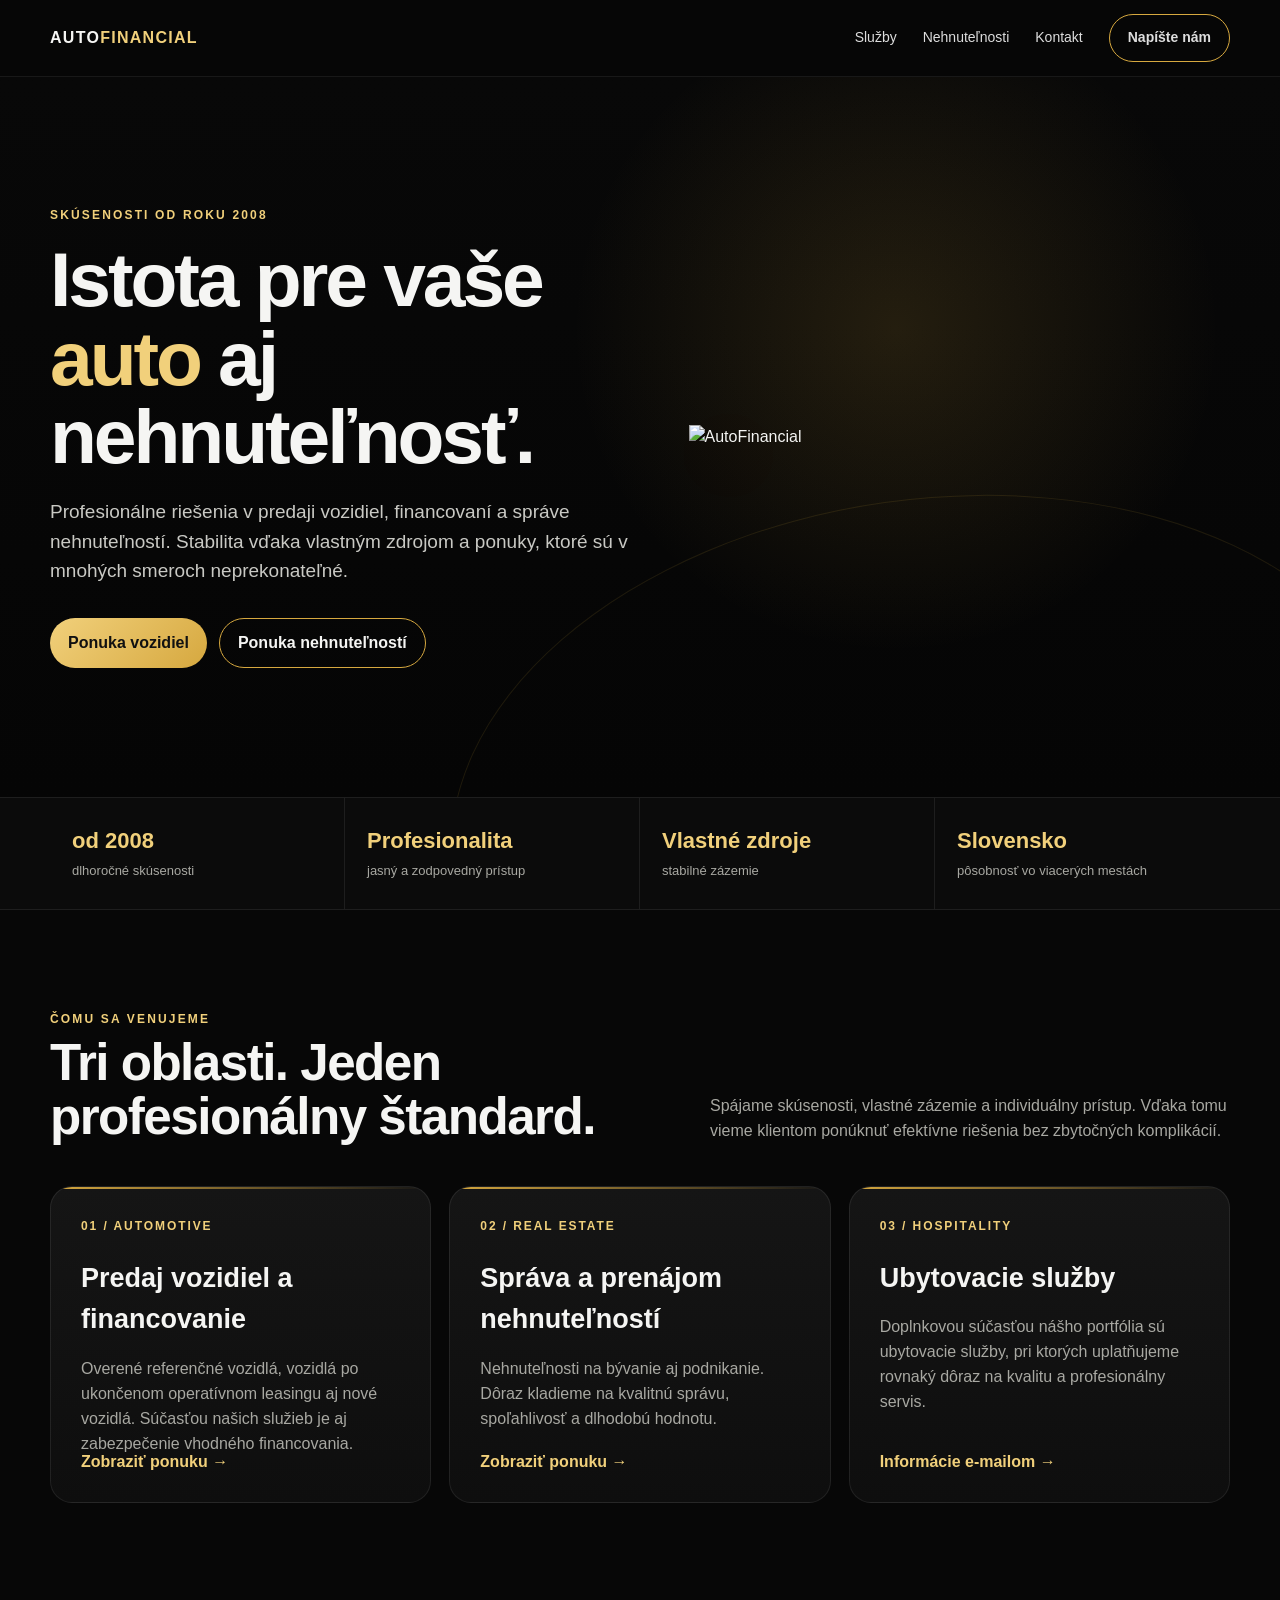
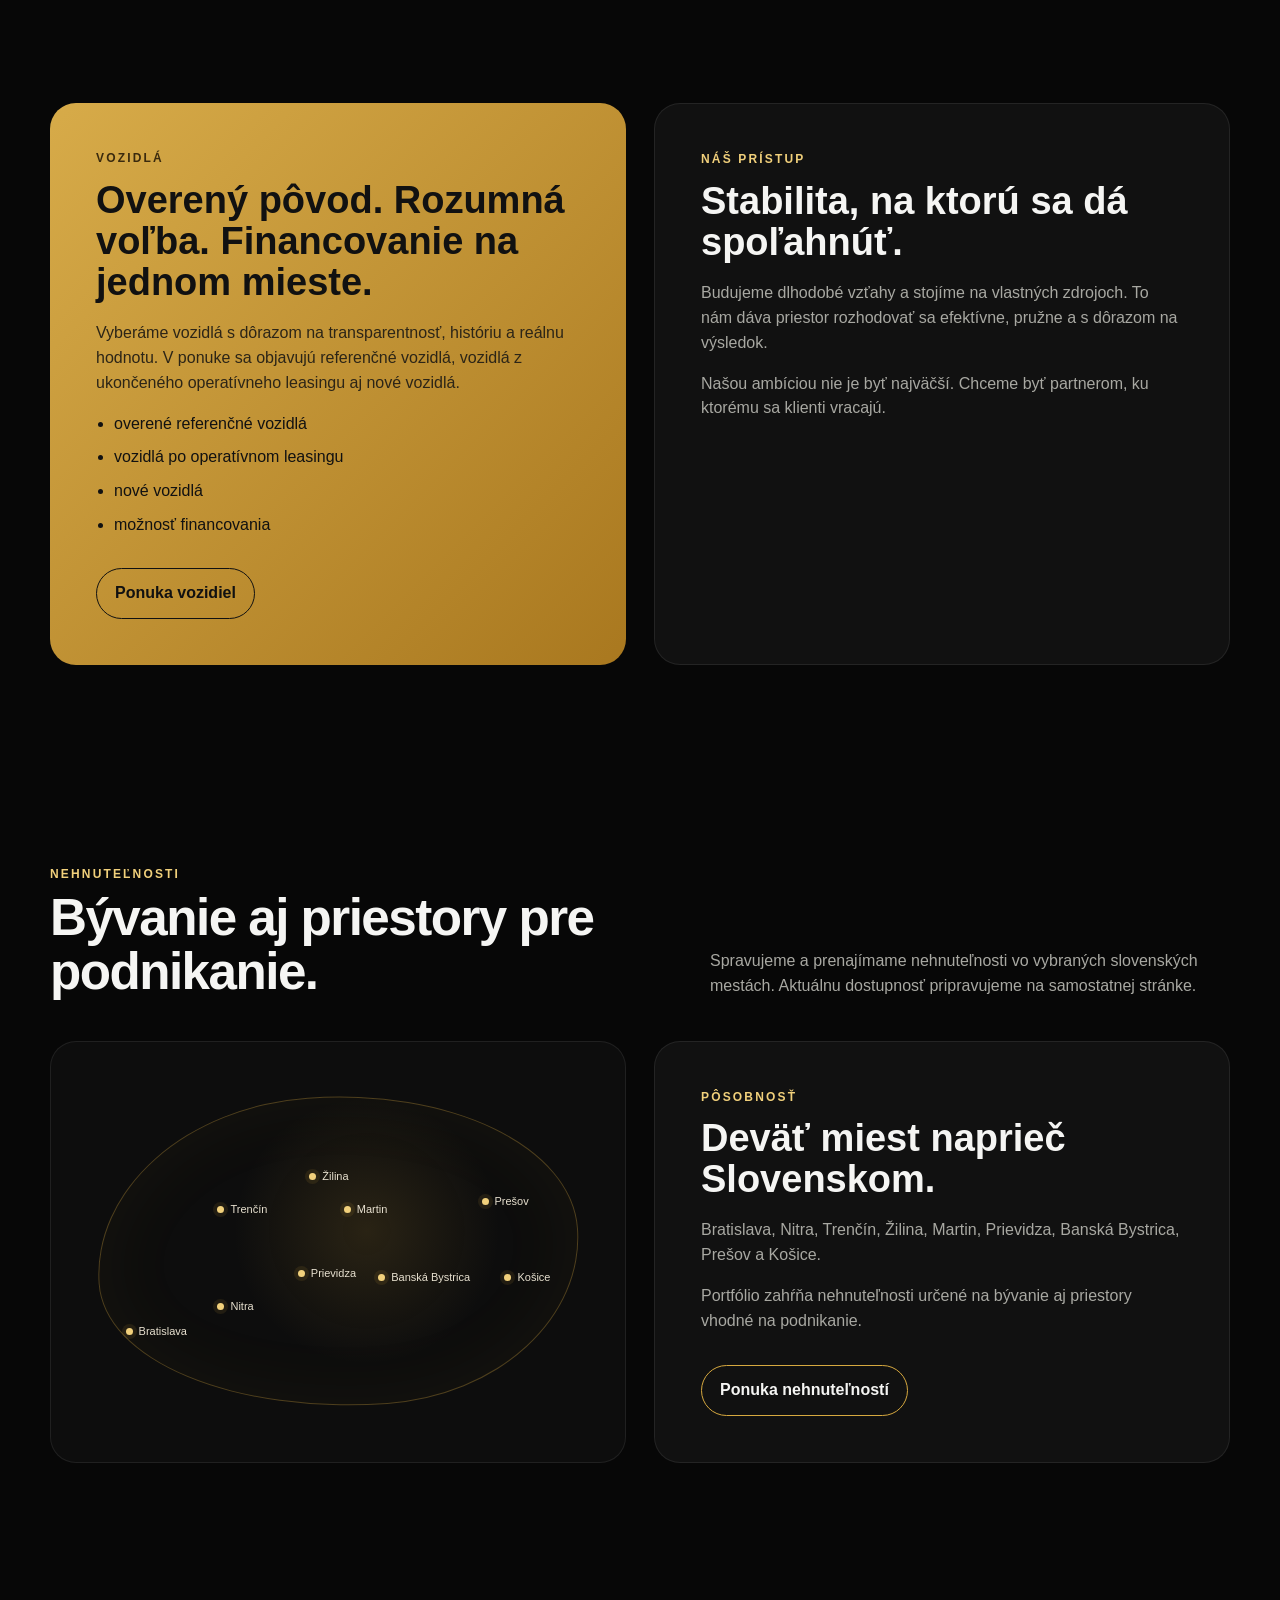
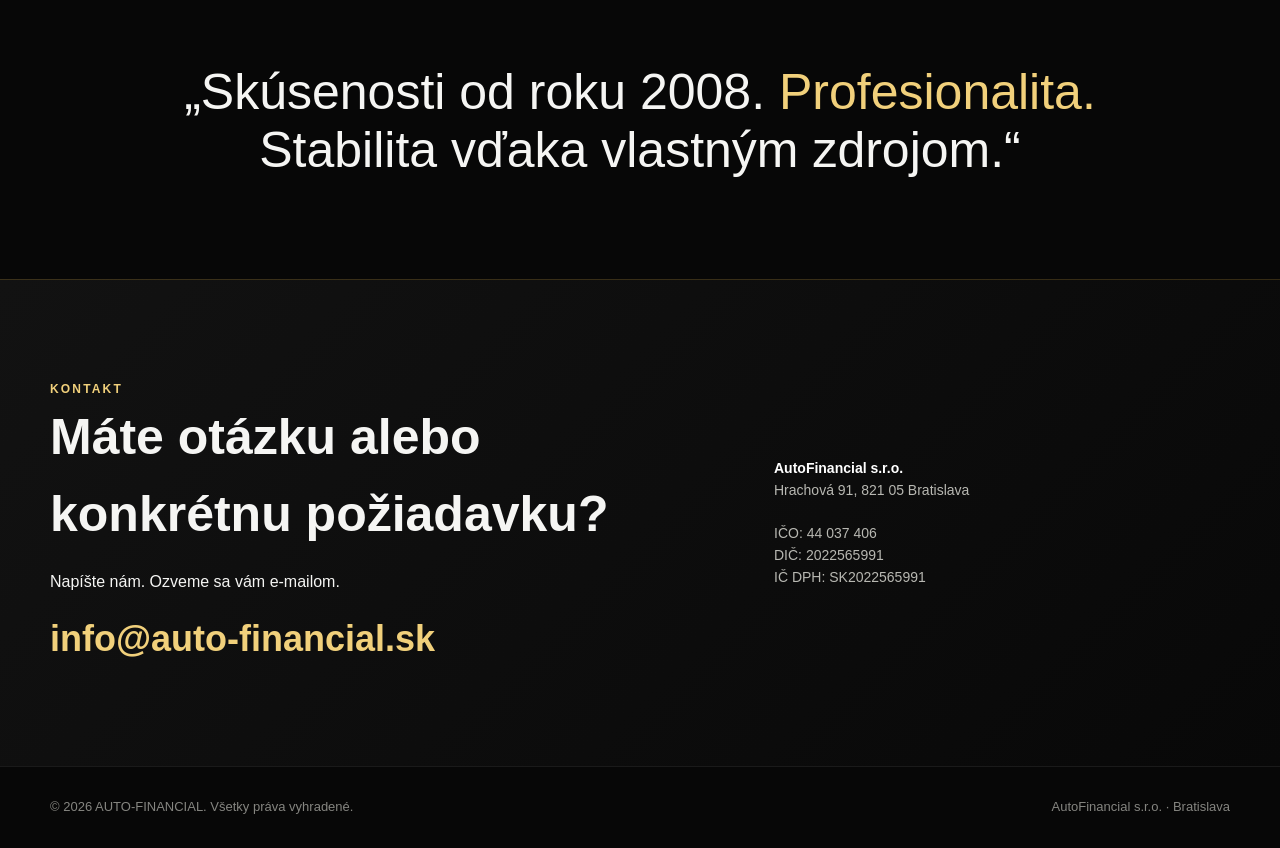
==== index.html @ 446f873d "Add files via upload" ====
<!doctype html><html lang="sk"><head><meta charset="utf-8"><meta name="viewport" content="width=device-width,initial-scale=1"><meta name="description" content="AutoFinancial – predaj overených vozidiel, financovanie, správa a prenájom nehnuteľností na Slovensku. Skúsenosti od roku 2008."><title>AutoFinancial | Vozidlá, financovanie a nehnuteľnosti</title><link rel="stylesheet" href="styles.css"></head><body>
<nav class="nav"><div class="wrap nav-in"><a class="brand" href="index.html">AUTO<span>FINANCIAL</span></a><div class="links"><a href="#sluzby">Služby</a><a href="#nehnutelnosti">Nehnuteľnosti</a><a href="#kontakt">Kontakt</a><a class="nav-cta" href="mailto:info@auto-financial.sk">Napíšte nám</a></div></div></nav>
<header class="hero"><div class="wrap hero-grid"><div><div class="eyebrow">Skúsenosti od roku 2008</div><h1>Istota pre vaše <em>auto</em> aj nehnuteľnosť.</h1><p class="lead">Profesionálne riešenia v predaji vozidiel, financovaní a správe nehnuteľností. Stabilita vďaka vlastným zdrojom a ponuky, ktoré sú v mnohých smeroch neprekonateľné.</p><div class="hero-actions"><a class="btn fill" href="vozidla.html">Ponuka vozidiel</a><a class="btn" href="nehnutelnosti.html">Ponuka nehnuteľností</a></div></div><div><img class="hero-logo" src="assets/logo-auto-financial.png" alt="AutoFinancial"></div></div></header>
<div class="trust"><div class="wrap trust-grid"><div class="trust-item"><strong>od 2008</strong><span>dlhoročné skúsenosti</span></div><div class="trust-item"><strong>Profesionalita</strong><span>jasný a zodpovedný prístup</span></div><div class="trust-item"><strong>Vlastné zdroje</strong><span>stabilné zázemie</span></div><div class="trust-item"><strong>Slovensko</strong><span>pôsobnosť vo viacerých mestách</span></div></div></div>
<main><section id="sluzby"><div class="wrap"><div class="section-head"><div><div class="eyebrow">Čomu sa venujeme</div><h2>Tri oblasti. Jeden profesionálny štandard.</h2></div><p>Spájame skúsenosti, vlastné zázemie a individuálny prístup. Vďaka tomu vieme klientom ponúknuť efektívne riešenia bez zbytočných komplikácií.</p></div><div class="cards"><article class="card"><div class="num">01 / AUTOMOTIVE</div><h3>Predaj vozidiel a financovanie</h3><p>Overené referenčné vozidlá, vozidlá po ukončenom operatívnom leasingu aj nové vozidlá. Súčasťou našich služieb je aj zabezpečenie vhodného financovania.</p><a class="link" href="vozidla.html">Zobraziť ponuku →</a></article><article class="card"><div class="num">02 / REAL ESTATE</div><h3>Správa a prenájom nehnuteľností</h3><p>Nehnuteľnosti na bývanie aj podnikanie. Dôraz kladieme na kvalitnú správu, spoľahlivosť a dlhodobú hodnotu.</p><a class="link" href="nehnutelnosti.html">Zobraziť ponuku →</a></article><article class="card"><div class="num">03 / HOSPITALITY</div><h3>Ubytovacie služby</h3><p>Doplnkovou súčasťou nášho portfólia sú ubytovacie služby, pri ktorých uplatňujeme rovnaký dôraz na kvalitu a profesionálny servis.</p><a class="link" href="mailto:info@auto-financial.sk">Informácie e-mailom →</a></article></div></div></section>
<section><div class="wrap split"><div class="feature gold"><div class="eyebrow" style="color:#3a2a0e">Vozidlá</div><h3>Overený pôvod. Rozumná voľba. Financovanie na jednom mieste.</h3><p>Vyberáme vozidlá s dôrazom na transparentnosť, históriu a reálnu hodnotu. V ponuke sa objavujú referenčné vozidlá, vozidlá z ukončeného operatívneho leasingu aj nové vozidlá.</p><ul><li>overené referenčné vozidlá</li><li>vozidlá po operatívnom leasingu</li><li>nové vozidlá</li><li>možnosť financovania</li></ul><a class="btn" style="border-color:#111;margin-top:14px" href="vozidla.html">Ponuka vozidiel</a></div><div class="feature"><div class="eyebrow">Náš prístup</div><h3>Stabilita, na ktorú sa dá spoľahnúť.</h3><p>Budujeme dlhodobé vzťahy a stojíme na vlastných zdrojoch. To nám dáva priestor rozhodovať sa efektívne, pružne a s dôrazom na výsledok.</p><p>Našou ambíciou nie je byť najväčší. Chceme byť partnerom, ku ktorému sa klienti vracajú.</p></div></div></section>
<section id="nehnutelnosti"><div class="wrap"><div class="section-head"><div><div class="eyebrow">Nehnuteľnosti</div><h2>Bývanie aj priestory pre podnikanie.</h2></div><p>Spravujeme a prenajímame nehnuteľnosti vo vybraných slovenských mestách. Aktuálnu dostupnosť pripravujeme na samostatnej stránke.</p></div><div class="split"><div class="city-map" aria-label="Mestá pôsobnosti AutoFinancial"><div class="sk-outline"></div><span class="city ba">Bratislava</span><span class="city nr">Nitra</span><span class="city tn">Trenčín</span><span class="city za">Žilina</span><span class="city mt">Martin</span><span class="city pd">Prievidza</span><span class="city bb">Banská Bystrica</span><span class="city po">Prešov</span><span class="city ke">Košice</span></div><div class="feature"><div class="eyebrow">Pôsobnosť</div><h3>Deväť miest naprieč Slovenskom.</h3><p>Bratislava, Nitra, Trenčín, Žilina, Martin, Prievidza, Banská Bystrica, Prešov a Košice.</p><p>Portfólio zahŕňa nehnuteľnosti určené na bývanie aj priestory vhodné na podnikanie.</p><a class="btn" href="nehnutelnosti.html" style="margin-top:16px">Ponuka nehnuteľností</a></div></div></div></section>
<section><div class="wrap"><div class="quote">„Skúsenosti od roku 2008. <span>Profesionalita.</span> Stabilita vďaka vlastným zdrojom.“</div></div></section>
<section class="contact" id="kontakt"><div class="wrap contact-box"><div><div class="eyebrow">Kontakt</div><h2>Máte otázku alebo konkrétnu požiadavku?</h2><p>Napíšte nám. Ozveme sa vám e-mailom.</p><a class="mail" href="mailto:info@auto-financial.sk">info@auto-financial.sk</a></div><div class="company"><strong style="color:#fff">AutoFinancial s.r.o.</strong><br>Hrachová 91, 821 05 Bratislava<br><br>IČO: 44 037 406<br>DIČ: 2022565991<br>IČ DPH: SK2022565991</div></div></section></main>
<footer class="footer"><div class="wrap footer-in"><span>© 2026 AUTO-FINANCIAL. Všetky práva vyhradené.</span><span>AutoFinancial s.r.o. · Bratislava</span></div></footer></body></html>
---- styles.css ----
:root{--bg:#070707;--panel:#111;--panel2:#151515;--text:#f5f5f3;--muted:#a8a8a2;--gold:#d6a83f;--gold2:#f1d07b;--line:rgba(214,168,63,.22);--max:1180px}*{box-sizing:border-box}html{scroll-behavior:smooth}body{margin:0;font-family:Inter,Arial,Helvetica,sans-serif;background:var(--bg);color:var(--text);line-height:1.55}a{color:inherit;text-decoration:none}.wrap{width:min(var(--max),calc(100% - 40px));margin:auto}.nav{position:sticky;top:0;z-index:20;background:rgba(7,7,7,.88);backdrop-filter:blur(14px);border-bottom:1px solid rgba(255,255,255,.07)}.nav-in{height:76px;display:flex;align-items:center;justify-content:space-between;gap:24px}.brand{font-weight:800;letter-spacing:.08em}.brand span{color:var(--gold2)}.links{display:flex;gap:26px;align-items:center;font-size:14px;color:#ddd}.links a:hover{color:var(--gold2)}.nav-cta,.btn{display:inline-flex;align-items:center;justify-content:center;border:1px solid var(--gold);padding:12px 18px;border-radius:999px;font-weight:700;transition:.2s}.btn:hover,.nav-cta:hover{background:var(--gold);color:#111}.btn.fill{background:linear-gradient(135deg,var(--gold2),var(--gold));color:#111;border:0}.hero{min-height:720px;display:grid;align-items:center;position:relative;overflow:hidden;background:radial-gradient(circle at 70% 35%,rgba(214,168,63,.14),transparent 32%),linear-gradient(180deg,#080808,#050505)}.hero:after{content:"";position:absolute;inset:auto -10% -45% 35%;height:620px;border:1px solid rgba(214,168,63,.12);border-radius:50%;transform:rotate(-8deg)}.hero-grid{display:grid;grid-template-columns:1.05fr .95fr;align-items:center;gap:40px;padding:80px 0}.eyebrow{color:var(--gold2);text-transform:uppercase;letter-spacing:.18em;font-size:12px;font-weight:800}.hero h1{font-size:clamp(46px,6vw,82px);line-height:1.02;margin:16px 0 22px;letter-spacing:-.04em}.hero h1 em{font-style:normal;color:var(--gold2)}.lead{font-size:19px;color:#c9c9c4;max-width:650px}.hero-actions{display:flex;gap:12px;flex-wrap:wrap;margin-top:32px}.hero-logo{width:100%;filter:drop-shadow(0 20px 60px rgba(214,168,63,.12))}.trust{border-top:1px solid rgba(255,255,255,.08);border-bottom:1px solid rgba(255,255,255,.08);background:#0b0b0b}.trust-grid{display:grid;grid-template-columns:repeat(4,1fr)}.trust-item{padding:26px 22px;border-right:1px solid rgba(255,255,255,.08)}.trust-item:last-child{border-right:0}.trust-item strong{display:block;color:var(--gold2);font-size:22px}.trust-item span{font-size:13px;color:var(--muted)}section{padding:100px 0}.section-head{display:flex;justify-content:space-between;gap:40px;align-items:end;margin-bottom:42px}.section-head h2{font-size:clamp(34px,4vw,54px);line-height:1.05;margin:8px 0 0;letter-spacing:-.03em}.section-head p{max-width:520px;color:var(--muted);margin:0}.cards{display:grid;grid-template-columns:repeat(3,1fr);gap:18px}.card{background:linear-gradient(180deg,#151515,#0e0e0e);border:1px solid rgba(255,255,255,.08);border-radius:22px;padding:30px;min-height:310px;position:relative;overflow:hidden}.card:before{content:"";position:absolute;inset:0 auto auto 0;width:100%;height:2px;background:linear-gradient(90deg,var(--gold),transparent)}.num{font-size:12px;color:var(--gold2);font-weight:800;letter-spacing:.16em}.card h3{font-size:27px;margin:22px 0 12px}.card p{color:var(--muted)}.card .link{position:absolute;left:30px;bottom:28px;color:var(--gold2);font-weight:700}.split{display:grid;grid-template-columns:1fr 1fr;gap:28px;align-items:stretch}.feature{border-radius:26px;padding:46px;background:#111;border:1px solid rgba(255,255,255,.08)}.feature.gold{background:linear-gradient(135deg,#d7ab49,#a9781f);color:#111;border:0}.feature h3{font-size:38px;line-height:1.08;margin:12px 0 18px}.feature p{color:var(--muted)}.feature.gold p{color:#2c2517}.feature ul{padding-left:18px}.feature li{margin:9px 0}.city-map{position:relative;min-height:410px;border-radius:26px;background:radial-gradient(circle at 55% 45%,rgba(214,168,63,.14),transparent 34%),#0d0d0d;border:1px solid rgba(255,255,255,.08);overflow:hidden}.sk-outline{position:absolute;inset:13% 8%;border:1px solid rgba(214,168,63,.32);border-radius:46% 54% 42% 58% / 55% 48% 52% 45%;transform:rotate(-4deg);box-shadow:inset 0 0 80px rgba(214,168,63,.05)}.city{position:absolute;font-size:11px;color:#e7e0cf;white-space:nowrap}.city:before{content:"";display:inline-block;width:7px;height:7px;background:var(--gold2);border-radius:50%;margin-right:6px;box-shadow:0 0 0 4px rgba(214,168,63,.10)}.ba{left:13%;top:67%}.nr{left:29%;top:61%}.tn{left:29%;top:38%}.za{left:45%;top:30%}.mt{left:51%;top:38%}.pd{left:43%;top:53%}.bb{left:57%;top:54%}.ke{left:79%;top:54%}.po{left:75%;top:36%}.quote{font-size:clamp(30px,4vw,50px);line-height:1.16;text-align:center;max-width:930px;margin:auto}.quote span{color:var(--gold2)}.contact{background:linear-gradient(135deg,#121212,#080808);border-top:1px solid var(--line)}.contact-box{display:grid;grid-template-columns:1.2fr .8fr;gap:40px;align-items:center}.contact h2{font-size:50px;margin:0 0 16px}.mail{font-size:clamp(22px,3vw,36px);color:var(--gold2);font-weight:800}.company{color:#b8b8b2;font-size:14px}.footer{padding:30px 0;border-top:1px solid rgba(255,255,255,.08);color:#858580;font-size:13px}.footer-in{display:flex;justify-content:space-between;gap:20px;flex-wrap:wrap}.subhero{min-height:68vh;display:grid;place-items:center;text-align:center;background:radial-gradient(circle at 50% 35%,rgba(214,168,63,.14),transparent 35%)}.subhero img{width:min(420px,78vw);margin-bottom:20px}.subhero h1{font-size:clamp(44px,6vw,76px);margin:0 0 16px}.status{display:inline-block;margin:16px 0 28px;padding:12px 18px;border:1px solid var(--line);border-radius:999px;color:var(--gold2);background:rgba(214,168,63,.05)}@media(max-width:850px){.links a:not(.nav-cta){display:none}.hero{min-height:auto}.hero-grid,.split,.contact-box{grid-template-columns:1fr}.hero-grid{padding:70px 0}.hero-logo{max-width:620px;margin:auto}.trust-grid{grid-template-columns:1fr 1fr}.trust-item:nth-child(2){border-right:0}.cards{grid-template-columns:1fr}.section-head{display:block}.section-head p{margin-top:18px}.city-map{min-height:340px}section{padding:76px 0}}@media(max-width:520px){.wrap{width:min(var(--max),calc(100% - 28px))}.nav-in{height:68px}.brand{font-size:13px}.nav-cta{padding:9px 12px;font-size:12px}.hero h1{font-size:44px}.lead{font-size:17px}.trust-grid{grid-template-columns:1fr}.trust-item{border-right:0;border-bottom:1px solid rgba(255,255,255,.08)}.feature{padding:30px}.contact h2{font-size:38px}.city{font-size:9px}}
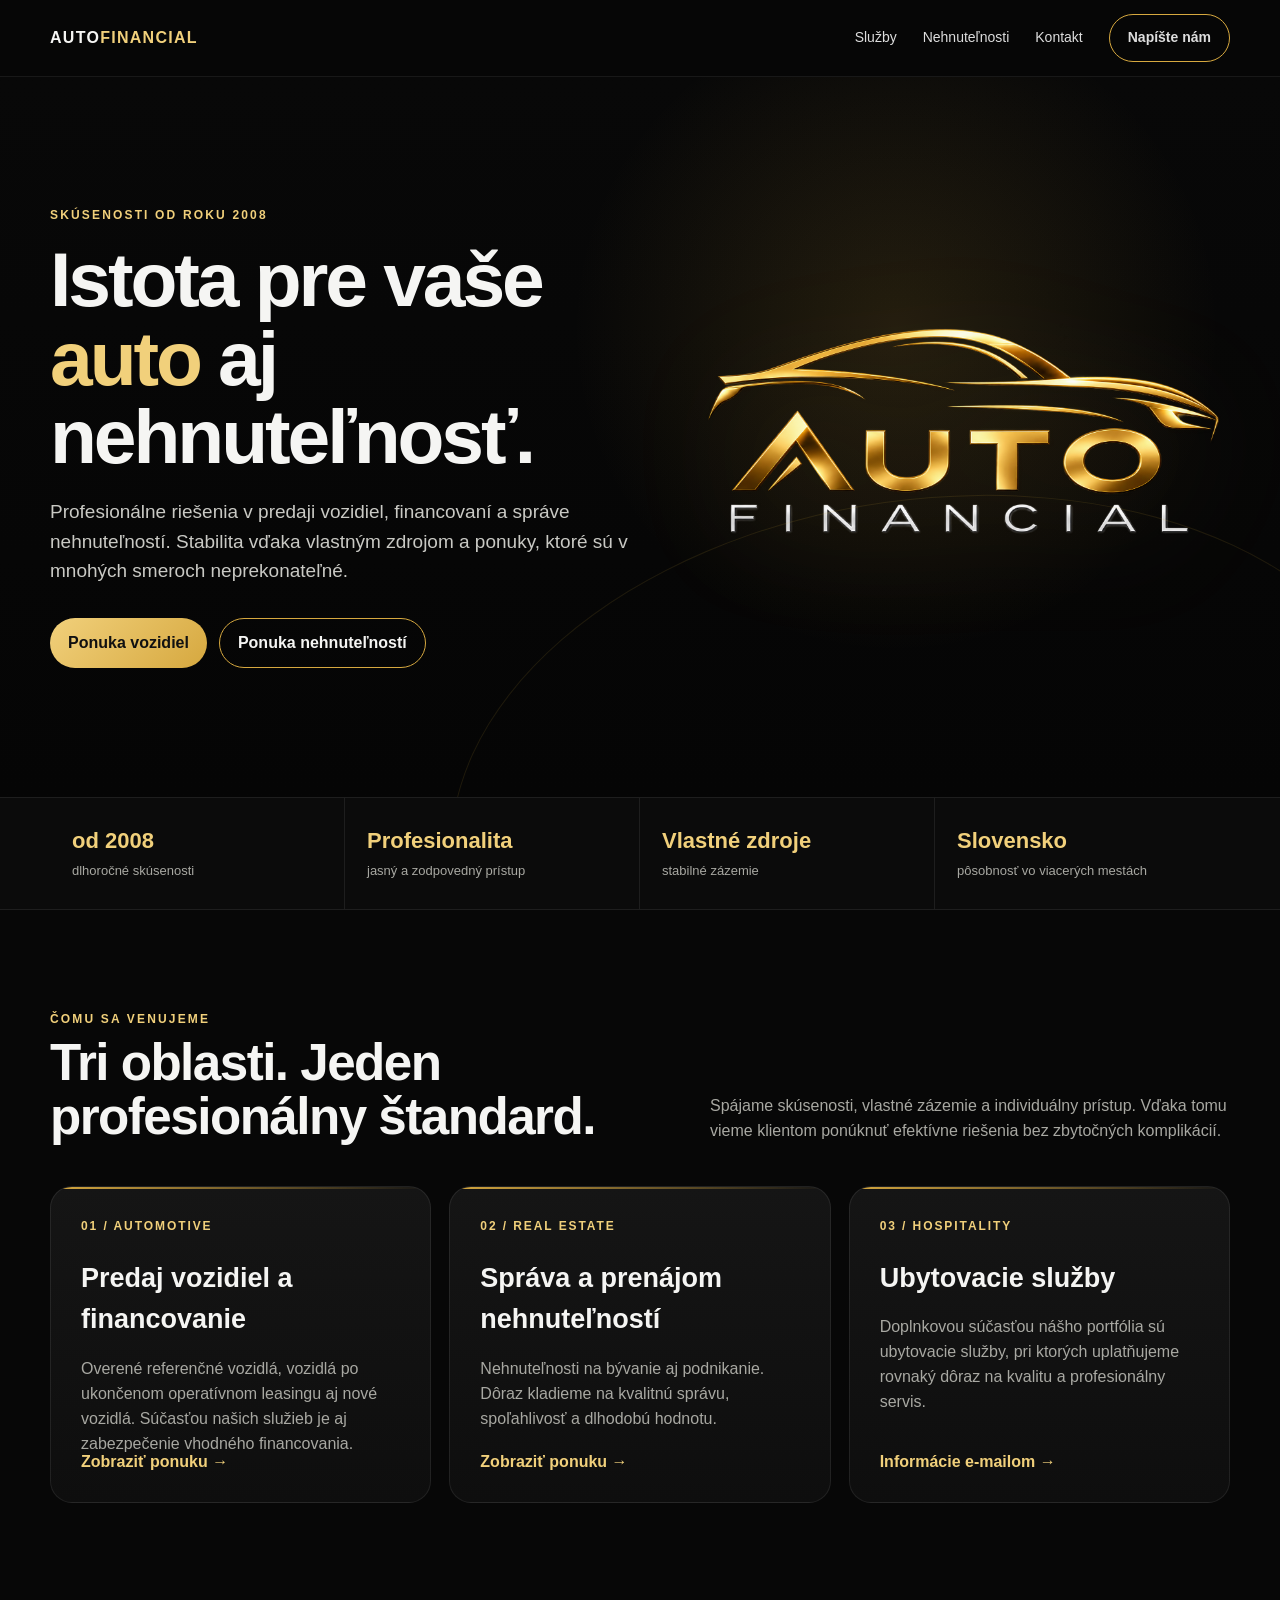
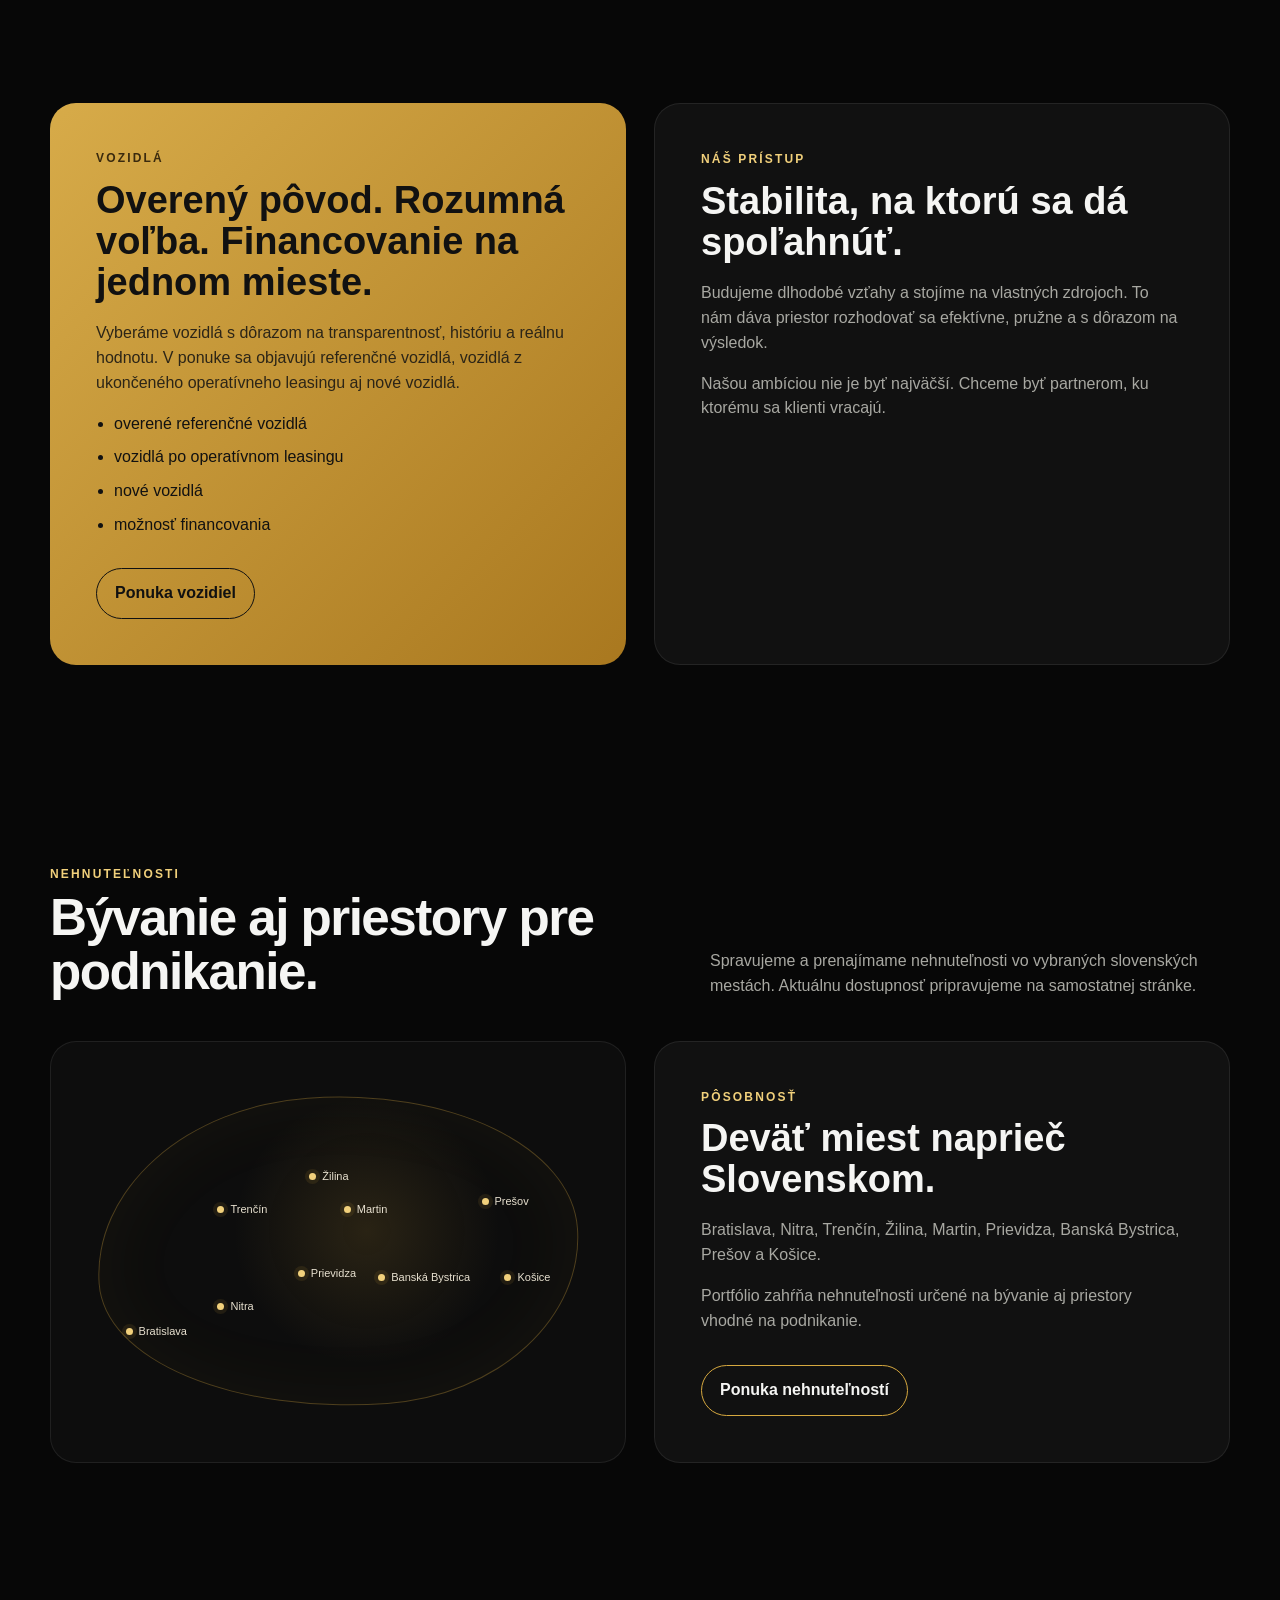
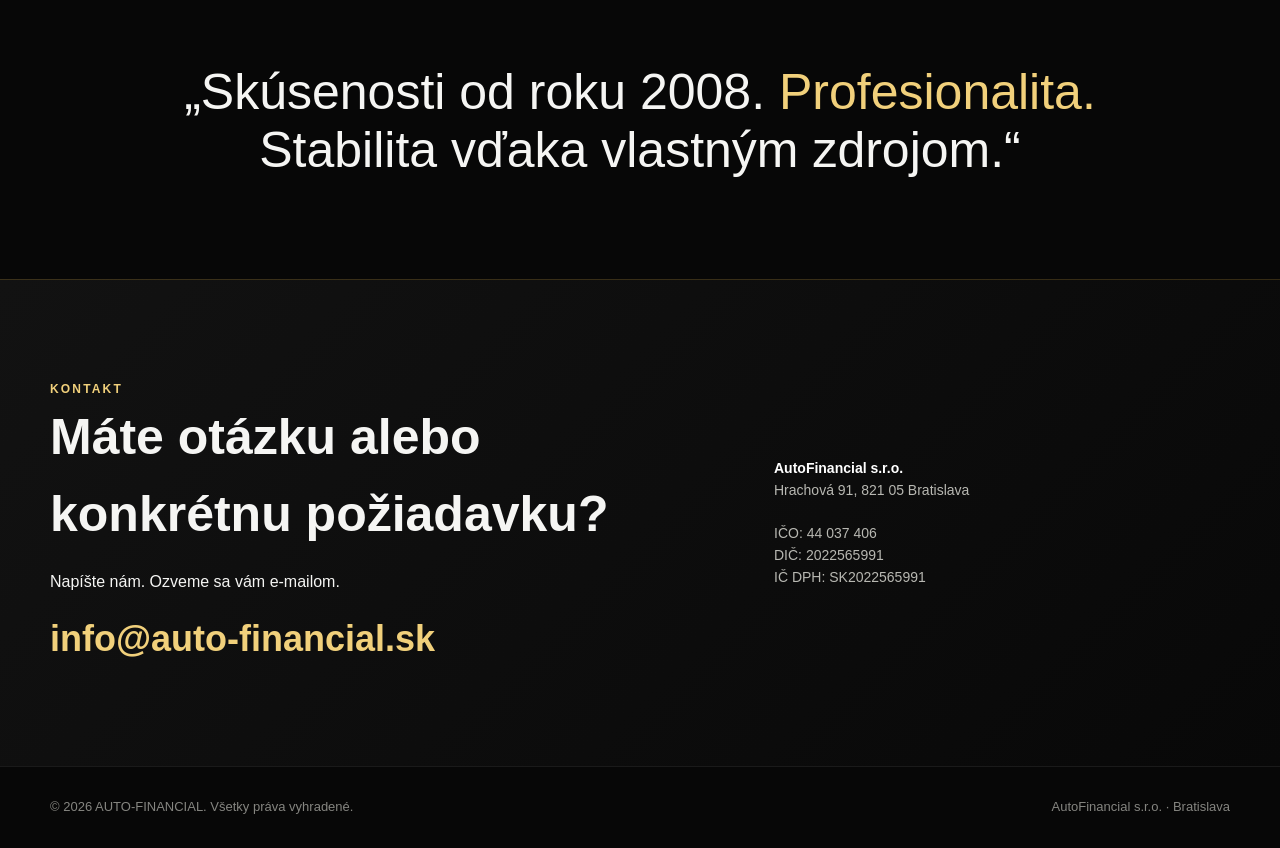
==== commit 8e1ab2d9: "Fix duplicate hero header section in index.html Duplicate header section for hero with minor image s" ====
--- a/index.html
+++ b/index.html
@@ -1,6 +1,6 @@
 <!doctype html><html lang="sk"><head><meta charset="utf-8"><meta name="viewport" content="width=device-width,initial-scale=1"><meta name="description" content="AutoFinancial – predaj overených vozidiel, financovanie, správa a prenájom nehnuteľností na Slovensku. Skúsenosti od roku 2008."><title>AutoFinancial | Vozidlá, financovanie a nehnuteľnosti</title><link rel="stylesheet" href="styles.css"></head><body>
 <nav class="nav"><div class="wrap nav-in"><a class="brand" href="index.html">AUTO<span>FINANCIAL</span></a><div class="links"><a href="#sluzby">Služby</a><a href="#nehnutelnosti">Nehnuteľnosti</a><a href="#kontakt">Kontakt</a><a class="nav-cta" href="mailto:info@auto-financial.sk">Napíšte nám</a></div></div></nav>
-<header class="hero"><div class="wrap hero-grid"><div><div class="eyebrow">Skúsenosti od roku 2008</div><h1>Istota pre vaše <em>auto</em> aj nehnuteľnosť.</h1><p class="lead">Profesionálne riešenia v predaji vozidiel, financovaní a správe nehnuteľností. Stabilita vďaka vlastným zdrojom a ponuky, ktoré sú v mnohých smeroch neprekonateľné.</p><div class="hero-actions"><a class="btn fill" href="vozidla.html">Ponuka vozidiel</a><a class="btn" href="nehnutelnosti.html">Ponuka nehnuteľností</a></div></div><div><img class="hero-logo" src="assets/logo-auto-financial.png" alt="AutoFinancial"></div></div></header>
+<header class="hero"><div class="wrap hero-grid"><div><div class="eyebrow">Skúsenosti od roku 2008</div><h1>Istota pre vaše <em>auto</em> aj nehnuteľnosť.</h1><p class="lead">Profesionálne riešenia v predaji vozidiel, financovaní a správe nehnuteľností. Stabilita vďaka vlastným zdrojom a ponuky, ktoré sú v mnohých smeroch neprekonateľné.</p><div class="hero-actions"><a class="btn fill" href="vozidla.html">Ponuka vozidiel</a><a class="btn" href="nehnutelnosti.html">Ponuka nehnuteľností</a></div></div><div><img class="hero-logo" src="logo-auto-financial.png" alt="AutoFinancial"></div></div></header>
 <div class="trust"><div class="wrap trust-grid"><div class="trust-item"><strong>od 2008</strong><span>dlhoročné skúsenosti</span></div><div class="trust-item"><strong>Profesionalita</strong><span>jasný a zodpovedný prístup</span></div><div class="trust-item"><strong>Vlastné zdroje</strong><span>stabilné zázemie</span></div><div class="trust-item"><strong>Slovensko</strong><span>pôsobnosť vo viacerých mestách</span></div></div></div>
 <main><section id="sluzby"><div class="wrap"><div class="section-head"><div><div class="eyebrow">Čomu sa venujeme</div><h2>Tri oblasti. Jeden profesionálny štandard.</h2></div><p>Spájame skúsenosti, vlastné zázemie a individuálny prístup. Vďaka tomu vieme klientom ponúknuť efektívne riešenia bez zbytočných komplikácií.</p></div><div class="cards"><article class="card"><div class="num">01 / AUTOMOTIVE</div><h3>Predaj vozidiel a financovanie</h3><p>Overené referenčné vozidlá, vozidlá po ukončenom operatívnom leasingu aj nové vozidlá. Súčasťou našich služieb je aj zabezpečenie vhodného financovania.</p><a class="link" href="vozidla.html">Zobraziť ponuku →</a></article><article class="card"><div class="num">02 / REAL ESTATE</div><h3>Správa a prenájom nehnuteľností</h3><p>Nehnuteľnosti na bývanie aj podnikanie. Dôraz kladieme na kvalitnú správu, spoľahlivosť a dlhodobú hodnotu.</p><a class="link" href="nehnutelnosti.html">Zobraziť ponuku →</a></article><article class="card"><div class="num">03 / HOSPITALITY</div><h3>Ubytovacie služby</h3><p>Doplnkovou súčasťou nášho portfólia sú ubytovacie služby, pri ktorých uplatňujeme rovnaký dôraz na kvalitu a profesionálny servis.</p><a class="link" href="mailto:info@auto-financial.sk">Informácie e-mailom →</a></article></div></div></section>
 <section><div class="wrap split"><div class="feature gold"><div class="eyebrow" style="color:#3a2a0e">Vozidlá</div><h3>Overený pôvod. Rozumná voľba. Financovanie na jednom mieste.</h3><p>Vyberáme vozidlá s dôrazom na transparentnosť, históriu a reálnu hodnotu. V ponuke sa objavujú referenčné vozidlá, vozidlá z ukončeného operatívneho leasingu aj nové vozidlá.</p><ul><li>overené referenčné vozidlá</li><li>vozidlá po operatívnom leasingu</li><li>nové vozidlá</li><li>možnosť financovania</li></ul><a class="btn" style="border-color:#111;margin-top:14px" href="vozidla.html">Ponuka vozidiel</a></div><div class="feature"><div class="eyebrow">Náš prístup</div><h3>Stabilita, na ktorú sa dá spoľahnúť.</h3><p>Budujeme dlhodobé vzťahy a stojíme na vlastných zdrojoch. To nám dáva priestor rozhodovať sa efektívne, pružne a s dôrazom na výsledok.</p><p>Našou ambíciou nie je byť najväčší. Chceme byť partnerom, ku ktorému sa klienti vracajú.</p></div></div></section>
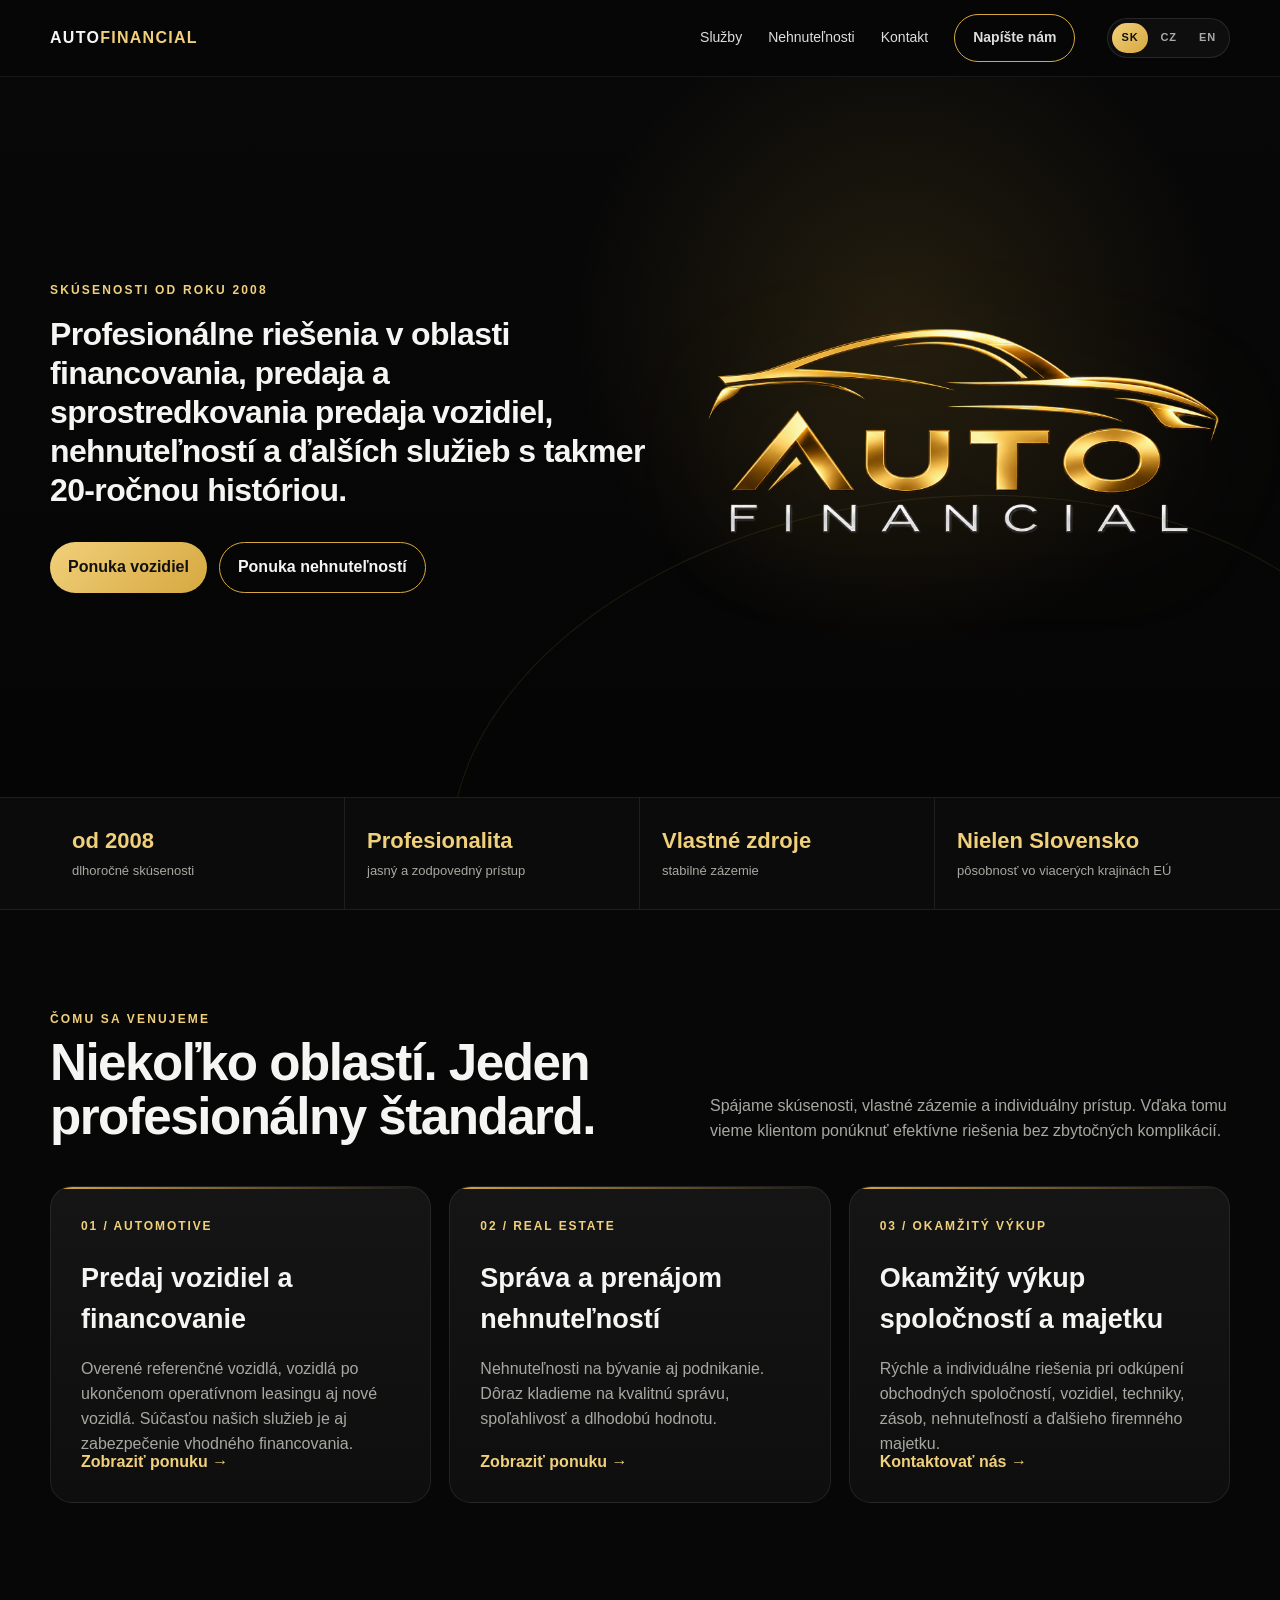
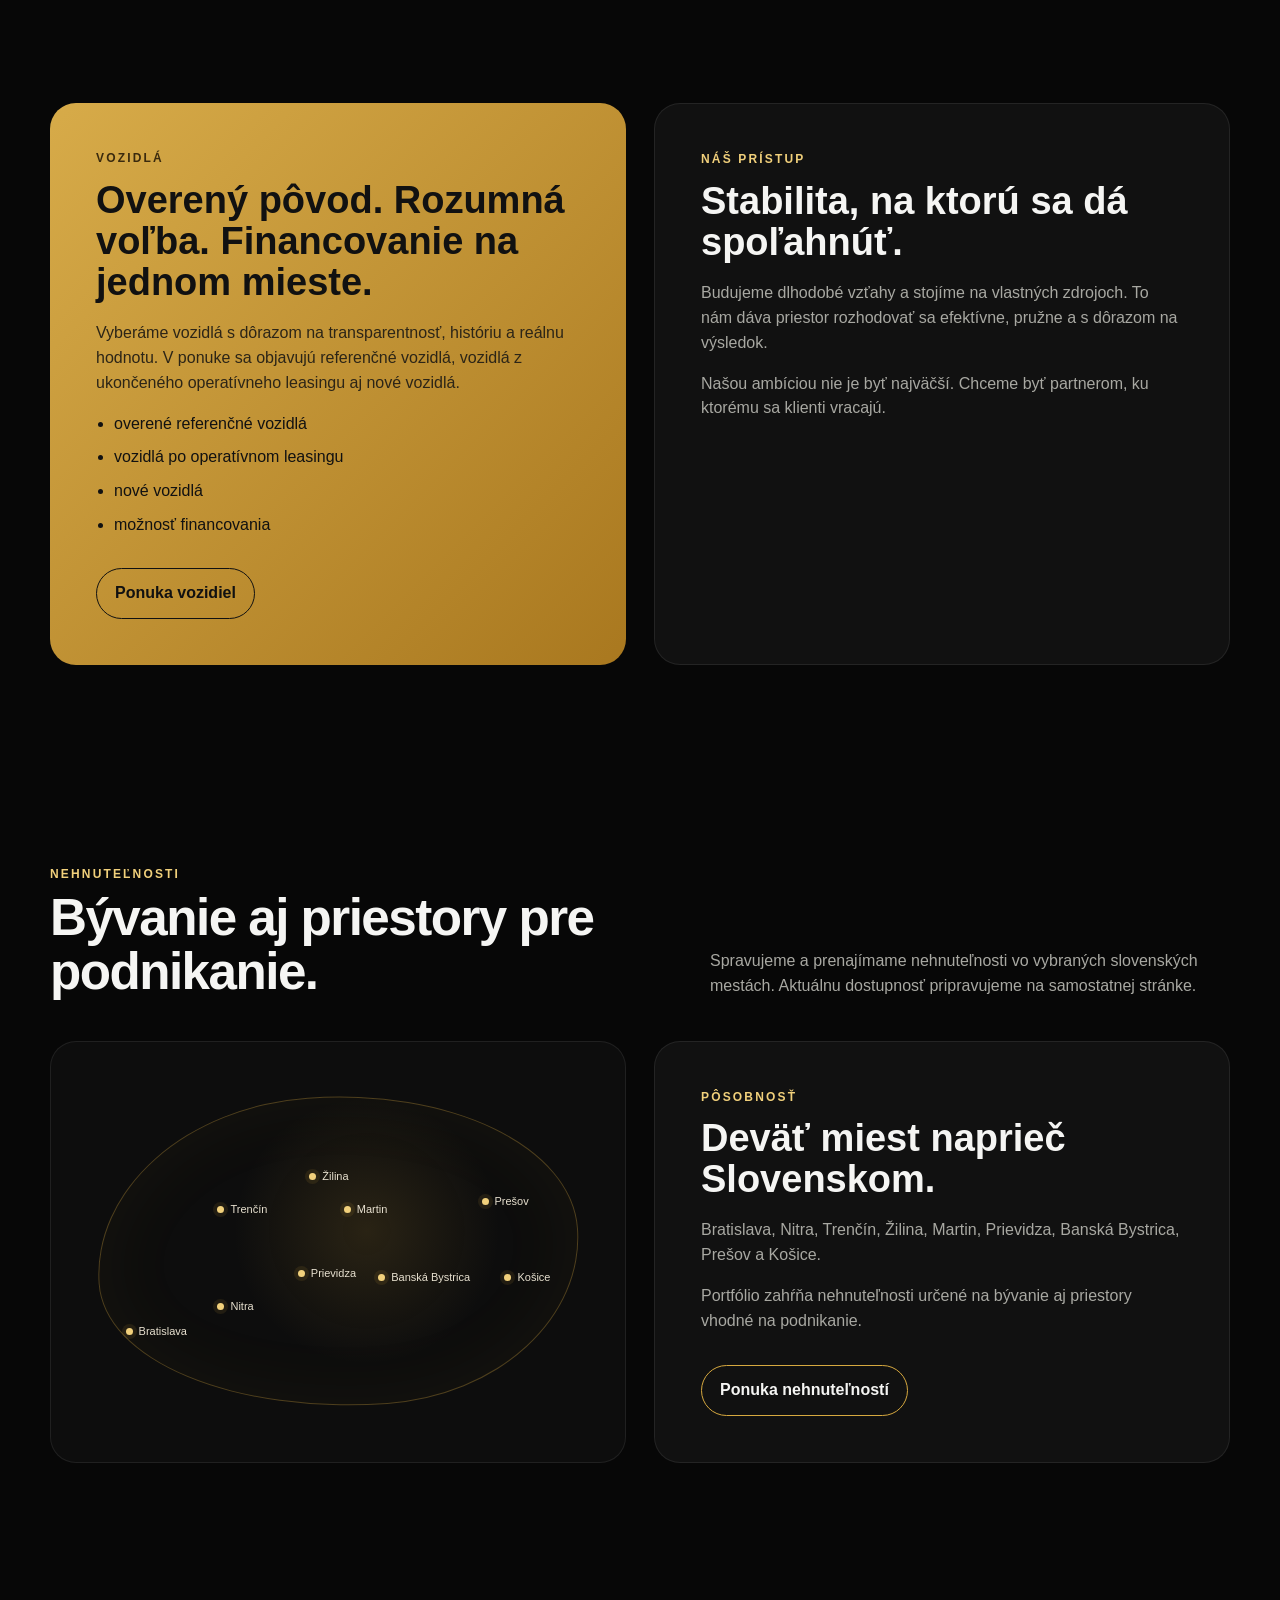
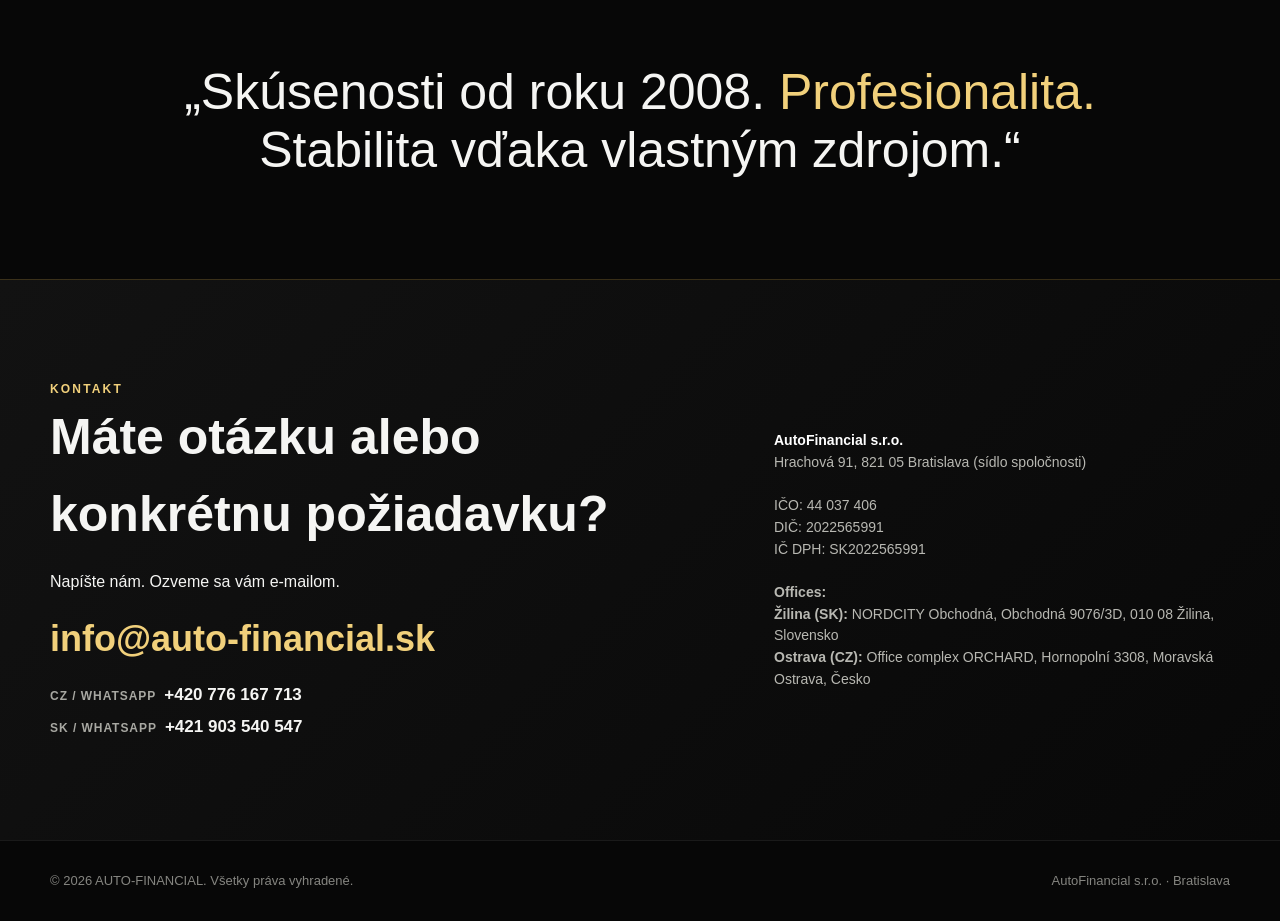
==== commit c1326d69: "Add files via upload" ====
--- a/index.html
+++ b/index.html
@@ -1,10 +1,18 @@
-<!doctype html><html lang="sk"><head><meta charset="utf-8"><meta name="viewport" content="width=device-width,initial-scale=1"><meta name="description" content="AutoFinancial – predaj overených vozidiel, financovanie, správa a prenájom nehnuteľností na Slovensku. Skúsenosti od roku 2008."><title>AutoFinancial | Vozidlá, financovanie a nehnuteľnosti</title><link rel="stylesheet" href="styles.css"></head><body>
-<nav class="nav"><div class="wrap nav-in"><a class="brand" href="index.html">AUTO<span>FINANCIAL</span></a><div class="links"><a href="#sluzby">Služby</a><a href="#nehnutelnosti">Nehnuteľnosti</a><a href="#kontakt">Kontakt</a><a class="nav-cta" href="mailto:info@auto-financial.sk">Napíšte nám</a></div></div></nav>
-<header class="hero"><div class="wrap hero-grid"><div><div class="eyebrow">Skúsenosti od roku 2008</div><h1>Istota pre vaše <em>auto</em> aj nehnuteľnosť.</h1><p class="lead">Profesionálne riešenia v predaji vozidiel, financovaní a správe nehnuteľností. Stabilita vďaka vlastným zdrojom a ponuky, ktoré sú v mnohých smeroch neprekonateľné.</p><div class="hero-actions"><a class="btn fill" href="vozidla.html">Ponuka vozidiel</a><a class="btn" href="nehnutelnosti.html">Ponuka nehnuteľností</a></div></div><div><img class="hero-logo" src="logo-auto-financial.png" alt="AutoFinancial"></div></div></header>
-<div class="trust"><div class="wrap trust-grid"><div class="trust-item"><strong>od 2008</strong><span>dlhoročné skúsenosti</span></div><div class="trust-item"><strong>Profesionalita</strong><span>jasný a zodpovedný prístup</span></div><div class="trust-item"><strong>Vlastné zdroje</strong><span>stabilné zázemie</span></div><div class="trust-item"><strong>Slovensko</strong><span>pôsobnosť vo viacerých mestách</span></div></div></div>
-<main><section id="sluzby"><div class="wrap"><div class="section-head"><div><div class="eyebrow">Čomu sa venujeme</div><h2>Tri oblasti. Jeden profesionálny štandard.</h2></div><p>Spájame skúsenosti, vlastné zázemie a individuálny prístup. Vďaka tomu vieme klientom ponúknuť efektívne riešenia bez zbytočných komplikácií.</p></div><div class="cards"><article class="card"><div class="num">01 / AUTOMOTIVE</div><h3>Predaj vozidiel a financovanie</h3><p>Overené referenčné vozidlá, vozidlá po ukončenom operatívnom leasingu aj nové vozidlá. Súčasťou našich služieb je aj zabezpečenie vhodného financovania.</p><a class="link" href="vozidla.html">Zobraziť ponuku →</a></article><article class="card"><div class="num">02 / REAL ESTATE</div><h3>Správa a prenájom nehnuteľností</h3><p>Nehnuteľnosti na bývanie aj podnikanie. Dôraz kladieme na kvalitnú správu, spoľahlivosť a dlhodobú hodnotu.</p><a class="link" href="nehnutelnosti.html">Zobraziť ponuku →</a></article><article class="card"><div class="num">03 / HOSPITALITY</div><h3>Ubytovacie služby</h3><p>Doplnkovou súčasťou nášho portfólia sú ubytovacie služby, pri ktorých uplatňujeme rovnaký dôraz na kvalitu a profesionálny servis.</p><a class="link" href="mailto:info@auto-financial.sk">Informácie e-mailom →</a></article></div></div></section>
-<section><div class="wrap split"><div class="feature gold"><div class="eyebrow" style="color:#3a2a0e">Vozidlá</div><h3>Overený pôvod. Rozumná voľba. Financovanie na jednom mieste.</h3><p>Vyberáme vozidlá s dôrazom na transparentnosť, históriu a reálnu hodnotu. V ponuke sa objavujú referenčné vozidlá, vozidlá z ukončeného operatívneho leasingu aj nové vozidlá.</p><ul><li>overené referenčné vozidlá</li><li>vozidlá po operatívnom leasingu</li><li>nové vozidlá</li><li>možnosť financovania</li></ul><a class="btn" style="border-color:#111;margin-top:14px" href="vozidla.html">Ponuka vozidiel</a></div><div class="feature"><div class="eyebrow">Náš prístup</div><h3>Stabilita, na ktorú sa dá spoľahnúť.</h3><p>Budujeme dlhodobé vzťahy a stojíme na vlastných zdrojoch. To nám dáva priestor rozhodovať sa efektívne, pružne a s dôrazom na výsledok.</p><p>Našou ambíciou nie je byť najväčší. Chceme byť partnerom, ku ktorému sa klienti vracajú.</p></div></div></section>
-<section id="nehnutelnosti"><div class="wrap"><div class="section-head"><div><div class="eyebrow">Nehnuteľnosti</div><h2>Bývanie aj priestory pre podnikanie.</h2></div><p>Spravujeme a prenajímame nehnuteľnosti vo vybraných slovenských mestách. Aktuálnu dostupnosť pripravujeme na samostatnej stránke.</p></div><div class="split"><div class="city-map" aria-label="Mestá pôsobnosti AutoFinancial"><div class="sk-outline"></div><span class="city ba">Bratislava</span><span class="city nr">Nitra</span><span class="city tn">Trenčín</span><span class="city za">Žilina</span><span class="city mt">Martin</span><span class="city pd">Prievidza</span><span class="city bb">Banská Bystrica</span><span class="city po">Prešov</span><span class="city ke">Košice</span></div><div class="feature"><div class="eyebrow">Pôsobnosť</div><h3>Deväť miest naprieč Slovenskom.</h3><p>Bratislava, Nitra, Trenčín, Žilina, Martin, Prievidza, Banská Bystrica, Prešov a Košice.</p><p>Portfólio zahŕňa nehnuteľnosti určené na bývanie aj priestory vhodné na podnikanie.</p><a class="btn" href="nehnutelnosti.html" style="margin-top:16px">Ponuka nehnuteľností</a></div></div></div></section>
+<!doctype html>
+<html lang="sk"><head><meta charset="utf-8"/><meta content="width=device-width,initial-scale=1" name="viewport"/><meta content="AutoFinancial – financovanie, predaj a sprostredkovanie predaja vozidiel, nehnuteľností a ďalšie služby s takmer 20-ročnou históriou." name="description"/><title>AutoFinancial | Vozidlá, financovanie a nehnuteľnosti</title><link href="styles.css" rel="stylesheet"/><style>
+.hero-statement{font-size:clamp(24px,2.5vw,36px)!important;line-height:1.22!important;max-width:760px!important;letter-spacing:-.02em!important;margin:16px 0 28px!important;font-weight:700!important}
+.contact-direct{margin-top:16px;display:flex;flex-direction:column;gap:5px}
+.contact-phone{font-size:17px;font-weight:700;color:#f5f5f3;text-decoration:none}
+.contact-phone:hover{color:#f1d07b}
+.contact-phone span{color:#a8a8a2;font-size:12px;font-weight:700;letter-spacing:.08em;text-transform:uppercase;margin-right:8px}
+@media(max-width:520px){.hero-statement{font-size:26px!important;line-height:1.22!important}.contact-phone{font-size:16px}}
+</style><link href="index.html" hreflang="sk" rel="alternate"/><link href="cz/index.html" hreflang="cs" rel="alternate"/><link href="en/index.html" hreflang="en" rel="alternate"/></head><body>
+<nav class="nav"><div class="wrap nav-in"><a class="brand" href="index.html">AUTO<span>FINANCIAL</span></a><div class="links"><a href="#sluzby">Služby</a><a href="#nehnutelnosti">Nehnuteľnosti</a><a href="#kontakt">Kontakt</a><a class="nav-cta" href="mailto:info@auto-financial.sk">Napíšte nám</a><div aria-label="Language" class="lang-switch"><a class="active" href="index.html">SK</a><a href="cz/index.html">CZ</a><a href="en/index.html">EN</a></div></div></div></nav>
+<header class="hero"><div class="wrap hero-grid"><div><div class="eyebrow">Skúsenosti od roku 2008</div><h1 class="hero-statement">Profesionálne riešenia v oblasti financovania, predaja a sprostredkovania predaja vozidiel, nehnuteľností a ďalších služieb s takmer 20-ročnou históriou.</h1><div class="hero-actions"><a class="btn fill" href="vozidla.html">Ponuka vozidiel</a><a class="btn" href="nehnutelnosti.html">Ponuka nehnuteľností</a></div></div><div><img alt="AutoFinancial" class="hero-logo" src="assets/logo-auto-financial.png"/></div></div></header>
+<div class="trust"><div class="wrap trust-grid"><div class="trust-item"><strong>od 2008</strong><span>dlhoročné skúsenosti</span></div><div class="trust-item"><strong>Profesionalita</strong><span>jasný a zodpovedný prístup</span></div><div class="trust-item"><strong>Vlastné zdroje</strong><span>stabilné zázemie</span></div><div class="trust-item"><strong>Nielen Slovensko</strong><span>pôsobnosť vo viacerých krajinách EÚ</span></div></div></div>
+<main><section id="sluzby"><div class="wrap"><div class="section-head"><div><div class="eyebrow">Čomu sa venujeme</div><h2>Niekoľko oblastí. Jeden profesionálny štandard.</h2></div><p>Spájame skúsenosti, vlastné zázemie a individuálny prístup. Vďaka tomu vieme klientom ponúknuť efektívne riešenia bez zbytočných komplikácií.</p></div><div class="cards"><article class="card"><div class="num">01 / AUTOMOTIVE</div><h3>Predaj vozidiel a financovanie</h3><p>Overené referenčné vozidlá, vozidlá po ukončenom operatívnom leasingu aj nové vozidlá. Súčasťou našich služieb je aj zabezpečenie vhodného financovania.</p><a class="link" href="vozidla.html">Zobraziť ponuku →</a></article><article class="card"><div class="num">02 / REAL ESTATE</div><h3>Správa a prenájom nehnuteľností</h3><p>Nehnuteľnosti na bývanie aj podnikanie. Dôraz kladieme na kvalitnú správu, spoľahlivosť a dlhodobú hodnotu.</p><a class="link" href="nehnutelnosti.html">Zobraziť ponuku →</a></article><article class="card"><div class="num">03 / OKAMŽITÝ VÝKUP</div><h3>Okamžitý výkup spoločností a majetku</h3><p>Rýchle a individuálne riešenia pri odkúpení obchodných spoločností, vozidiel, techniky, zásob, nehnuteľností a ďalšieho firemného majetku.</p><a class="link" href="mailto:info@auto-financial.sk">Kontaktovať nás →</a></article></div></div></section>
+<section><div class="wrap split"><div class="feature gold"><div class="eyebrow" style="color:#3a2a0e">Vozidlá</div><h3>Overený pôvod. Rozumná voľba. Financovanie na jednom mieste.</h3><p>Vyberáme vozidlá s dôrazom na transparentnosť, históriu a reálnu hodnotu. V ponuke sa objavujú referenčné vozidlá, vozidlá z ukončeného operatívneho leasingu aj nové vozidlá.</p><ul><li>overené referenčné vozidlá</li><li>vozidlá po operatívnom leasingu</li><li>nové vozidlá</li><li>možnosť financovania</li></ul><a class="btn" href="vozidla.html" style="border-color:#111;margin-top:14px">Ponuka vozidiel</a></div><div class="feature"><div class="eyebrow">Náš prístup</div><h3>Stabilita, na ktorú sa dá spoľahnúť.</h3><p>Budujeme dlhodobé vzťahy a stojíme na vlastných zdrojoch. To nám dáva priestor rozhodovať sa efektívne, pružne a s dôrazom na výsledok.</p><p>Našou ambíciou nie je byť najväčší. Chceme byť partnerom, ku ktorému sa klienti vracajú.</p></div></div></section>
+<section id="nehnutelnosti"><div class="wrap"><div class="section-head"><div><div class="eyebrow">Nehnuteľnosti</div><h2>Bývanie aj priestory pre podnikanie.</h2></div><p>Spravujeme a prenajímame nehnuteľnosti vo vybraných slovenských mestách. Aktuálnu dostupnosť pripravujeme na samostatnej stránke.</p></div><div class="split"><div aria-label="Mestá pôsobnosti AutoFinancial" class="city-map"><div class="sk-outline"></div><span class="city ba">Bratislava</span><span class="city nr">Nitra</span><span class="city tn">Trenčín</span><span class="city za">Žilina</span><span class="city mt">Martin</span><span class="city pd">Prievidza</span><span class="city bb">Banská Bystrica</span><span class="city po">Prešov</span><span class="city ke">Košice</span></div><div class="feature"><div class="eyebrow">Pôsobnosť</div><h3>Deväť miest naprieč Slovenskom.</h3><p>Bratislava, Nitra, Trenčín, Žilina, Martin, Prievidza, Banská Bystrica, Prešov a Košice.</p><p>Portfólio zahŕňa nehnuteľnosti určené na bývanie aj priestory vhodné na podnikanie.</p><a class="btn" href="nehnutelnosti.html" style="margin-top:16px">Ponuka nehnuteľností</a></div></div></div></section>
 <section><div class="wrap"><div class="quote">„Skúsenosti od roku 2008. <span>Profesionalita.</span> Stabilita vďaka vlastným zdrojom.“</div></div></section>
-<section class="contact" id="kontakt"><div class="wrap contact-box"><div><div class="eyebrow">Kontakt</div><h2>Máte otázku alebo konkrétnu požiadavku?</h2><p>Napíšte nám. Ozveme sa vám e-mailom.</p><a class="mail" href="mailto:info@auto-financial.sk">info@auto-financial.sk</a></div><div class="company"><strong style="color:#fff">AutoFinancial s.r.o.</strong><br>Hrachová 91, 821 05 Bratislava<br><br>IČO: 44 037 406<br>DIČ: 2022565991<br>IČ DPH: SK2022565991</div></div></section></main>
+<section class="contact" id="kontakt"><div class="wrap contact-box"><div><div class="eyebrow">Kontakt</div><h2>Máte otázku alebo konkrétnu požiadavku?</h2><p>Napíšte nám. Ozveme sa vám e-mailom.</p><a class="mail" href="mailto:info@auto-financial.sk">info@auto-financial.sk</a><div class="contact-direct"><a class="contact-phone" href="tel:+420776167713"><span>CZ / WhatsApp</span>+420 776 167 713</a><a class="contact-phone" href="tel:+421903540547"><span>SK / WhatsApp</span>+421 903 540 547</a></div></div><div class="company"><strong style="color:#fff">AutoFinancial s.r.o.</strong><br/>Hrachová 91, 821 05 Bratislava <span class="office-note">(sídlo spoločnosti)</span><br/><br/>IČO: 44 037 406<br/>DIČ: 2022565991<br/>IČ DPH: SK2022565991<br/><br/><strong class="office-title">Offices:</strong><br/><strong>Žilina (SK):</strong> NORDCITY Obchodná, Obchodná 9076/3D, 010 08 Žilina, Slovensko<br/><strong>Ostrava (CZ):</strong> Office complex ORCHARD, Hornopolní 3308, Moravská Ostrava, Česko</div></div></section></main>
 <footer class="footer"><div class="wrap footer-in"><span>© 2026 AUTO-FINANCIAL. Všetky práva vyhradené.</span><span>AutoFinancial s.r.o. · Bratislava</span></div></footer></body></html>
--- a/styles.css
+++ b/styles.css
@@ -1 +1,9 @@
 :root{--bg:#070707;--panel:#111;--panel2:#151515;--text:#f5f5f3;--muted:#a8a8a2;--gold:#d6a83f;--gold2:#f1d07b;--line:rgba(214,168,63,.22);--max:1180px}*{box-sizing:border-box}html{scroll-behavior:smooth}body{margin:0;font-family:Inter,Arial,Helvetica,sans-serif;background:var(--bg);color:var(--text);line-height:1.55}a{color:inherit;text-decoration:none}.wrap{width:min(var(--max),calc(100% - 40px));margin:auto}.nav{position:sticky;top:0;z-index:20;background:rgba(7,7,7,.88);backdrop-filter:blur(14px);border-bottom:1px solid rgba(255,255,255,.07)}.nav-in{height:76px;display:flex;align-items:center;justify-content:space-between;gap:24px}.brand{font-weight:800;letter-spacing:.08em}.brand span{color:var(--gold2)}.links{display:flex;gap:26px;align-items:center;font-size:14px;color:#ddd}.links a:hover{color:var(--gold2)}.nav-cta,.btn{display:inline-flex;align-items:center;justify-content:center;border:1px solid var(--gold);padding:12px 18px;border-radius:999px;font-weight:700;transition:.2s}.btn:hover,.nav-cta:hover{background:var(--gold);color:#111}.btn.fill{background:linear-gradient(135deg,var(--gold2),var(--gold));color:#111;border:0}.hero{min-height:720px;display:grid;align-items:center;position:relative;overflow:hidden;background:radial-gradient(circle at 70% 35%,rgba(214,168,63,.14),transparent 32%),linear-gradient(180deg,#080808,#050505)}.hero:after{content:"";position:absolute;inset:auto -10% -45% 35%;height:620px;border:1px solid rgba(214,168,63,.12);border-radius:50%;transform:rotate(-8deg)}.hero-grid{display:grid;grid-template-columns:1.05fr .95fr;align-items:center;gap:40px;padding:80px 0}.eyebrow{color:var(--gold2);text-transform:uppercase;letter-spacing:.18em;font-size:12px;font-weight:800}.hero h1{font-size:clamp(46px,6vw,82px);line-height:1.02;margin:16px 0 22px;letter-spacing:-.04em}.hero h1 em{font-style:normal;color:var(--gold2)}.lead{font-size:19px;color:#c9c9c4;max-width:650px}.hero-actions{display:flex;gap:12px;flex-wrap:wrap;margin-top:32px}.hero-logo{width:100%;filter:drop-shadow(0 20px 60px rgba(214,168,63,.12))}.trust{border-top:1px solid rgba(255,255,255,.08);border-bottom:1px solid rgba(255,255,255,.08);background:#0b0b0b}.trust-grid{display:grid;grid-template-columns:repeat(4,1fr)}.trust-item{padding:26px 22px;border-right:1px solid rgba(255,255,255,.08)}.trust-item:last-child{border-right:0}.trust-item strong{display:block;color:var(--gold2);font-size:22px}.trust-item span{font-size:13px;color:var(--muted)}section{padding:100px 0}.section-head{display:flex;justify-content:space-between;gap:40px;align-items:end;margin-bottom:42px}.section-head h2{font-size:clamp(34px,4vw,54px);line-height:1.05;margin:8px 0 0;letter-spacing:-.03em}.section-head p{max-width:520px;color:var(--muted);margin:0}.cards{display:grid;grid-template-columns:repeat(3,1fr);gap:18px}.card{background:linear-gradient(180deg,#151515,#0e0e0e);border:1px solid rgba(255,255,255,.08);border-radius:22px;padding:30px;min-height:310px;position:relative;overflow:hidden}.card:before{content:"";position:absolute;inset:0 auto auto 0;width:100%;height:2px;background:linear-gradient(90deg,var(--gold),transparent)}.num{font-size:12px;color:var(--gold2);font-weight:800;letter-spacing:.16em}.card h3{font-size:27px;margin:22px 0 12px}.card p{color:var(--muted)}.card .link{position:absolute;left:30px;bottom:28px;color:var(--gold2);font-weight:700}.split{display:grid;grid-template-columns:1fr 1fr;gap:28px;align-items:stretch}.feature{border-radius:26px;padding:46px;background:#111;border:1px solid rgba(255,255,255,.08)}.feature.gold{background:linear-gradient(135deg,#d7ab49,#a9781f);color:#111;border:0}.feature h3{font-size:38px;line-height:1.08;margin:12px 0 18px}.feature p{color:var(--muted)}.feature.gold p{color:#2c2517}.feature ul{padding-left:18px}.feature li{margin:9px 0}.city-map{position:relative;min-height:410px;border-radius:26px;background:radial-gradient(circle at 55% 45%,rgba(214,168,63,.14),transparent 34%),#0d0d0d;border:1px solid rgba(255,255,255,.08);overflow:hidden}.sk-outline{position:absolute;inset:13% 8%;border:1px solid rgba(214,168,63,.32);border-radius:46% 54% 42% 58% / 55% 48% 52% 45%;transform:rotate(-4deg);box-shadow:inset 0 0 80px rgba(214,168,63,.05)}.city{position:absolute;font-size:11px;color:#e7e0cf;white-space:nowrap}.city:before{content:"";display:inline-block;width:7px;height:7px;background:var(--gold2);border-radius:50%;margin-right:6px;box-shadow:0 0 0 4px rgba(214,168,63,.10)}.ba{left:13%;top:67%}.nr{left:29%;top:61%}.tn{left:29%;top:38%}.za{left:45%;top:30%}.mt{left:51%;top:38%}.pd{left:43%;top:53%}.bb{left:57%;top:54%}.ke{left:79%;top:54%}.po{left:75%;top:36%}.quote{font-size:clamp(30px,4vw,50px);line-height:1.16;text-align:center;max-width:930px;margin:auto}.quote span{color:var(--gold2)}.contact{background:linear-gradient(135deg,#121212,#080808);border-top:1px solid var(--line)}.contact-box{display:grid;grid-template-columns:1.2fr .8fr;gap:40px;align-items:center}.contact h2{font-size:50px;margin:0 0 16px}.mail{font-size:clamp(22px,3vw,36px);color:var(--gold2);font-weight:800}.company{color:#b8b8b2;font-size:14px}.footer{padding:30px 0;border-top:1px solid rgba(255,255,255,.08);color:#858580;font-size:13px}.footer-in{display:flex;justify-content:space-between;gap:20px;flex-wrap:wrap}.subhero{min-height:68vh;display:grid;place-items:center;text-align:center;background:radial-gradient(circle at 50% 35%,rgba(214,168,63,.14),transparent 35%)}.subhero img{width:min(420px,78vw);margin-bottom:20px}.subhero h1{font-size:clamp(44px,6vw,76px);margin:0 0 16px}.status{display:inline-block;margin:16px 0 28px;padding:12px 18px;border:1px solid var(--line);border-radius:999px;color:var(--gold2);background:rgba(214,168,63,.05)}@media(max-width:850px){.links a:not(.nav-cta){display:none}.hero{min-height:auto}.hero-grid,.split,.contact-box{grid-template-columns:1fr}.hero-grid{padding:70px 0}.hero-logo{max-width:620px;margin:auto}.trust-grid{grid-template-columns:1fr 1fr}.trust-item:nth-child(2){border-right:0}.cards{grid-template-columns:1fr}.section-head{display:block}.section-head p{margin-top:18px}.city-map{min-height:340px}section{padding:76px 0}}@media(max-width:520px){.wrap{width:min(var(--max),calc(100% - 28px))}.nav-in{height:68px}.brand{font-size:13px}.nav-cta{padding:9px 12px;font-size:12px}.hero h1{font-size:44px}.lead{font-size:17px}.trust-grid{grid-template-columns:1fr}.trust-item{border-right:0;border-bottom:1px solid rgba(255,255,255,.08)}.feature{padding:30px}.contact h2{font-size:38px}.city{font-size:9px}}
+
+/* Language switch */
+.lang-switch{display:flex;align-items:center;gap:4px;margin-left:6px;padding:4px;border:1px solid rgba(255,255,255,.10);border-radius:999px;background:rgba(255,255,255,.035)}
+.lang-switch a{display:inline-flex;align-items:center;justify-content:center;min-width:34px;height:30px;padding:0 9px;border-radius:999px;font-size:11px;font-weight:800;letter-spacing:.08em;color:#aaa}
+.lang-switch a:hover{color:#fff;background:rgba(255,255,255,.07)}
+.lang-switch a.active{background:linear-gradient(135deg,var(--gold2),var(--gold));color:#111}
+@media(max-width:850px){.nav-in{gap:12px}.links{gap:8px}.lang-switch{margin-left:auto}.lang-switch a{min-width:31px;padding:0 7px}.links .nav-cta{display:inline-flex}}
+@media(max-width:520px){.lang-switch a{min-width:29px;height:28px;padding:0 6px;font-size:10px}.links .nav-cta{display:none}.brand{white-space:nowrap}}
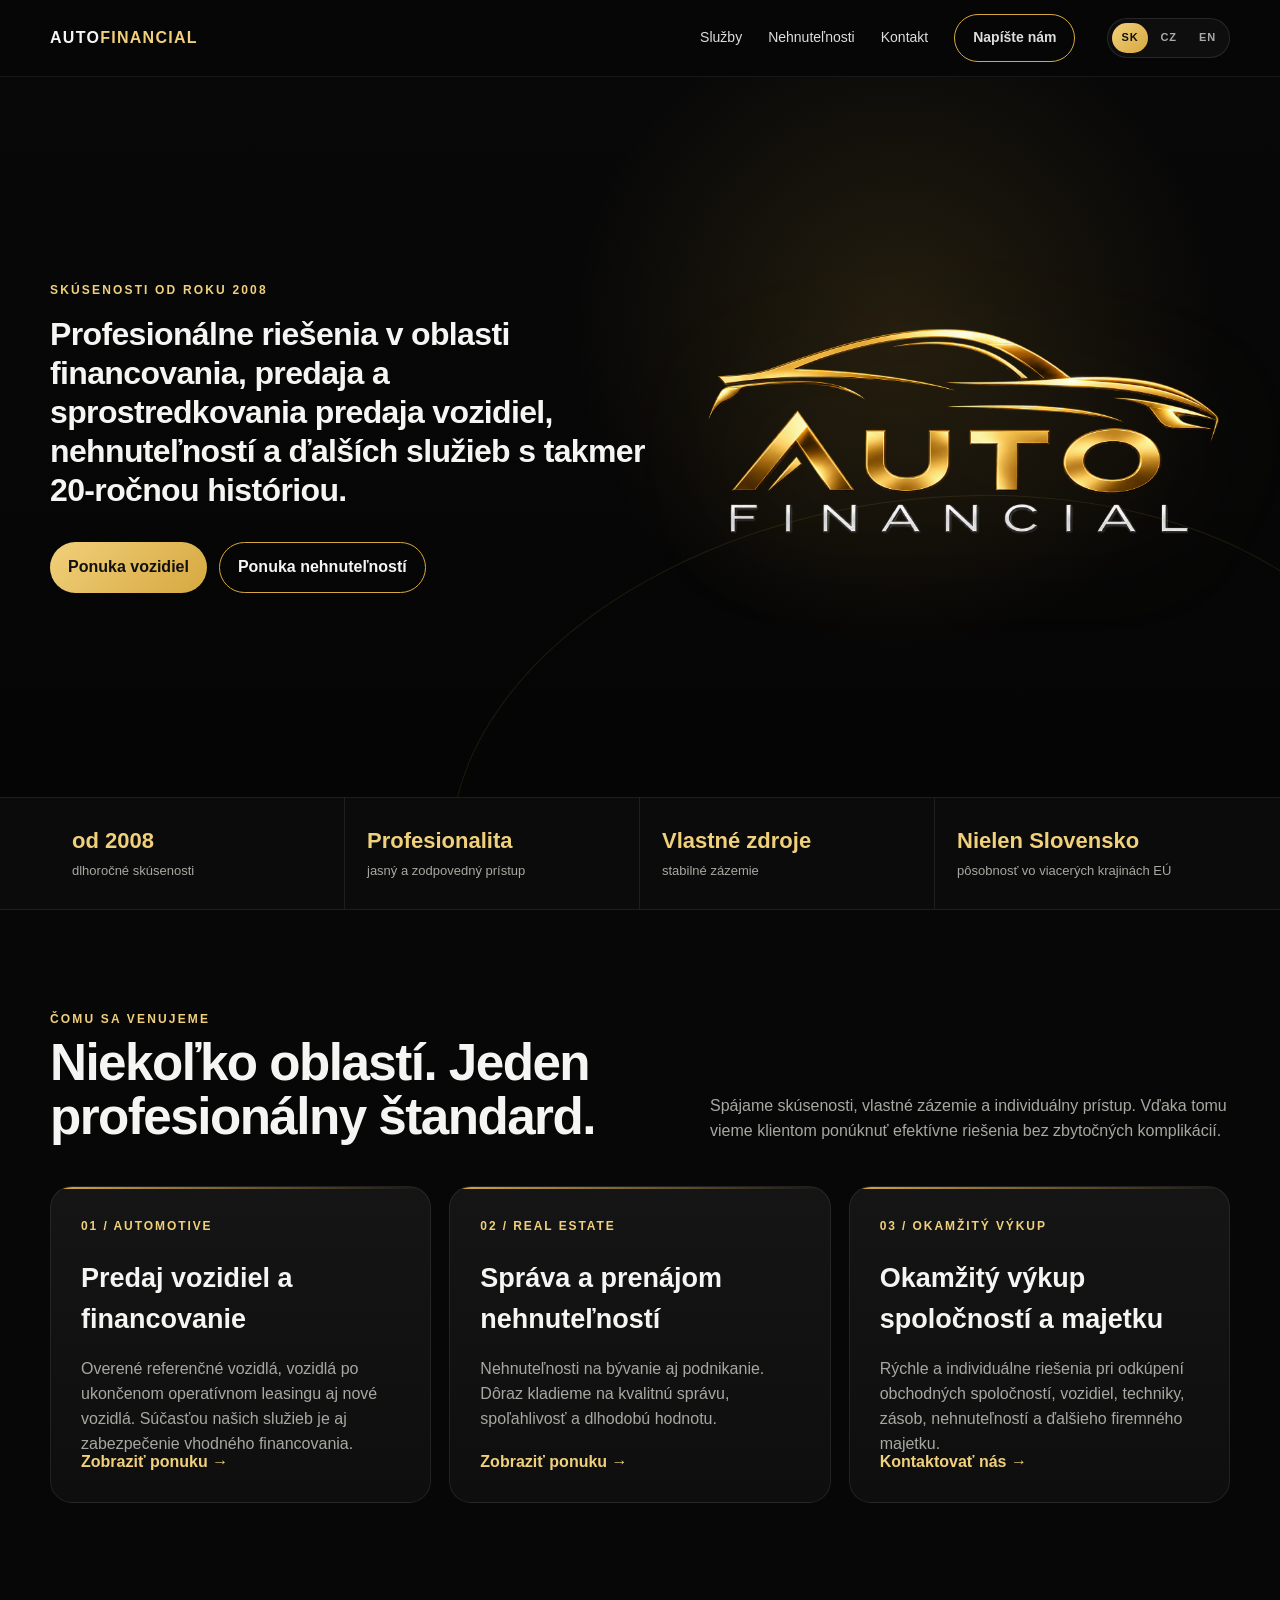
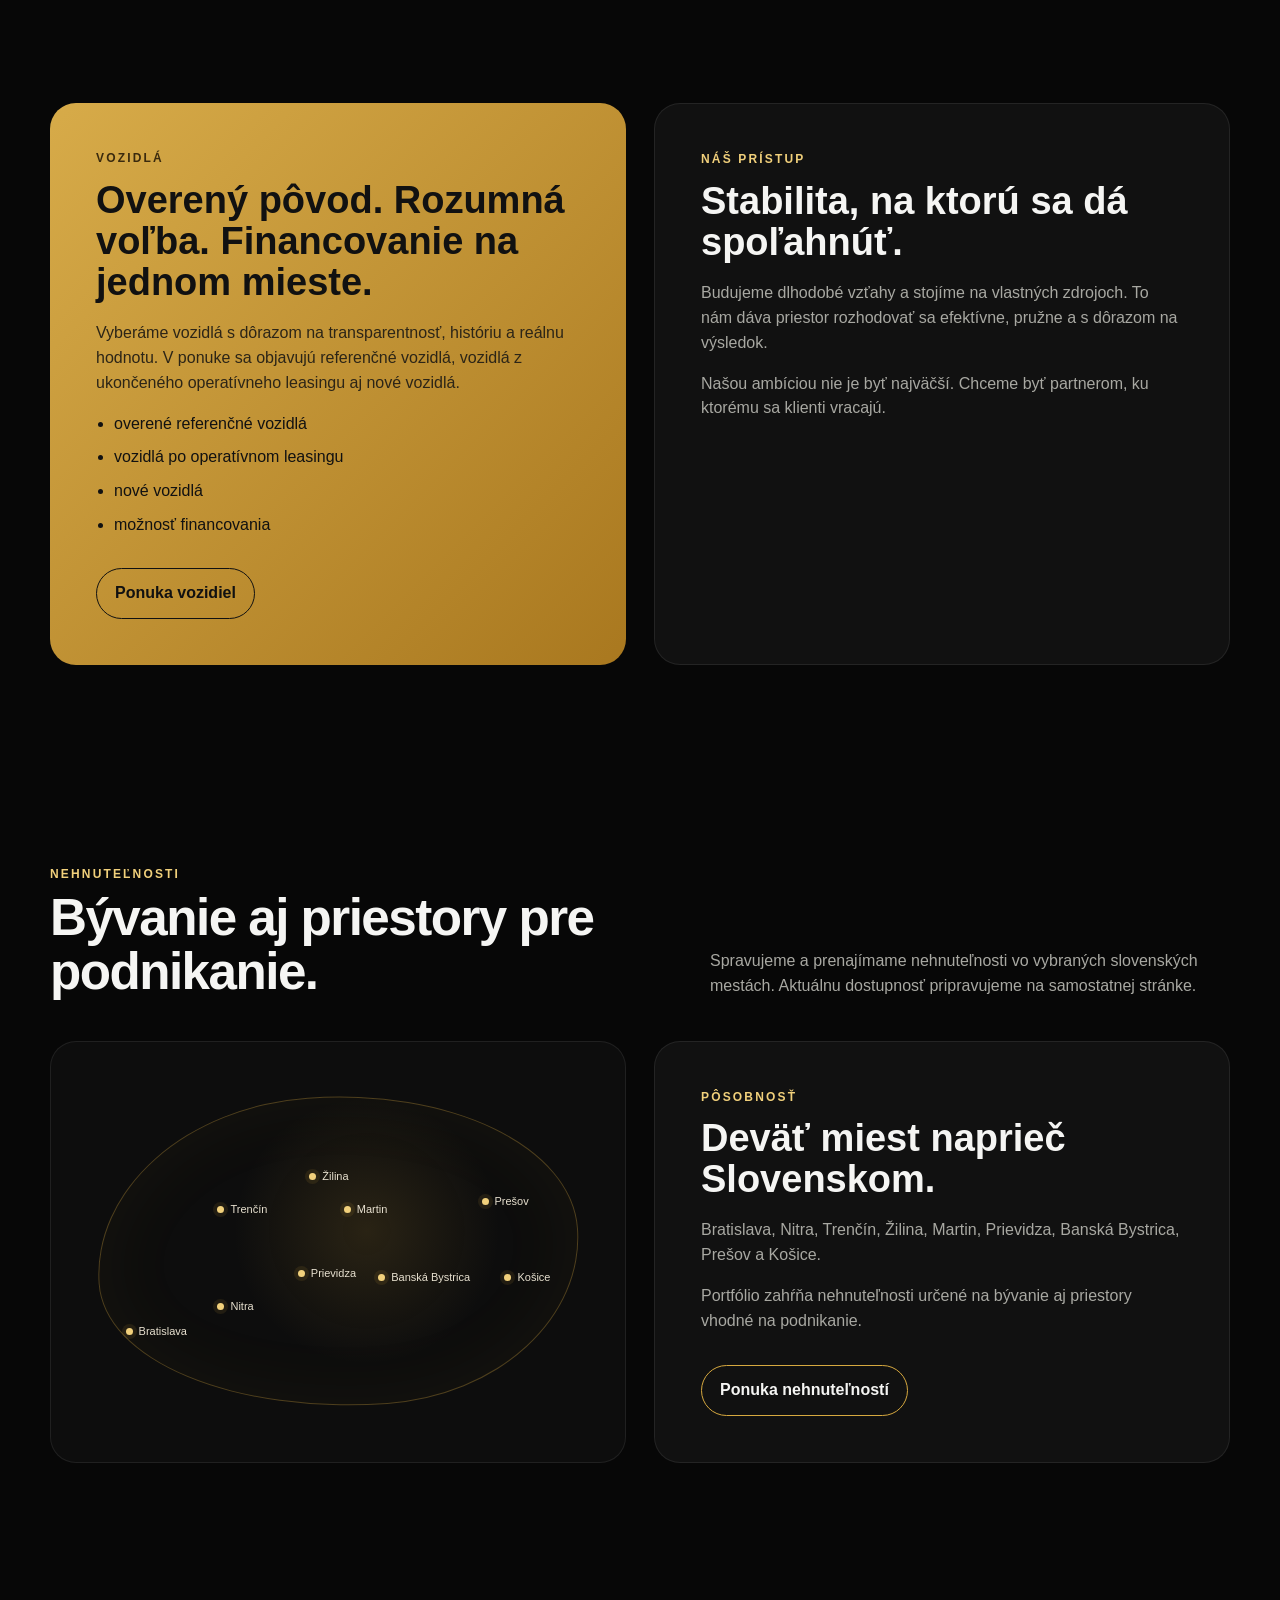
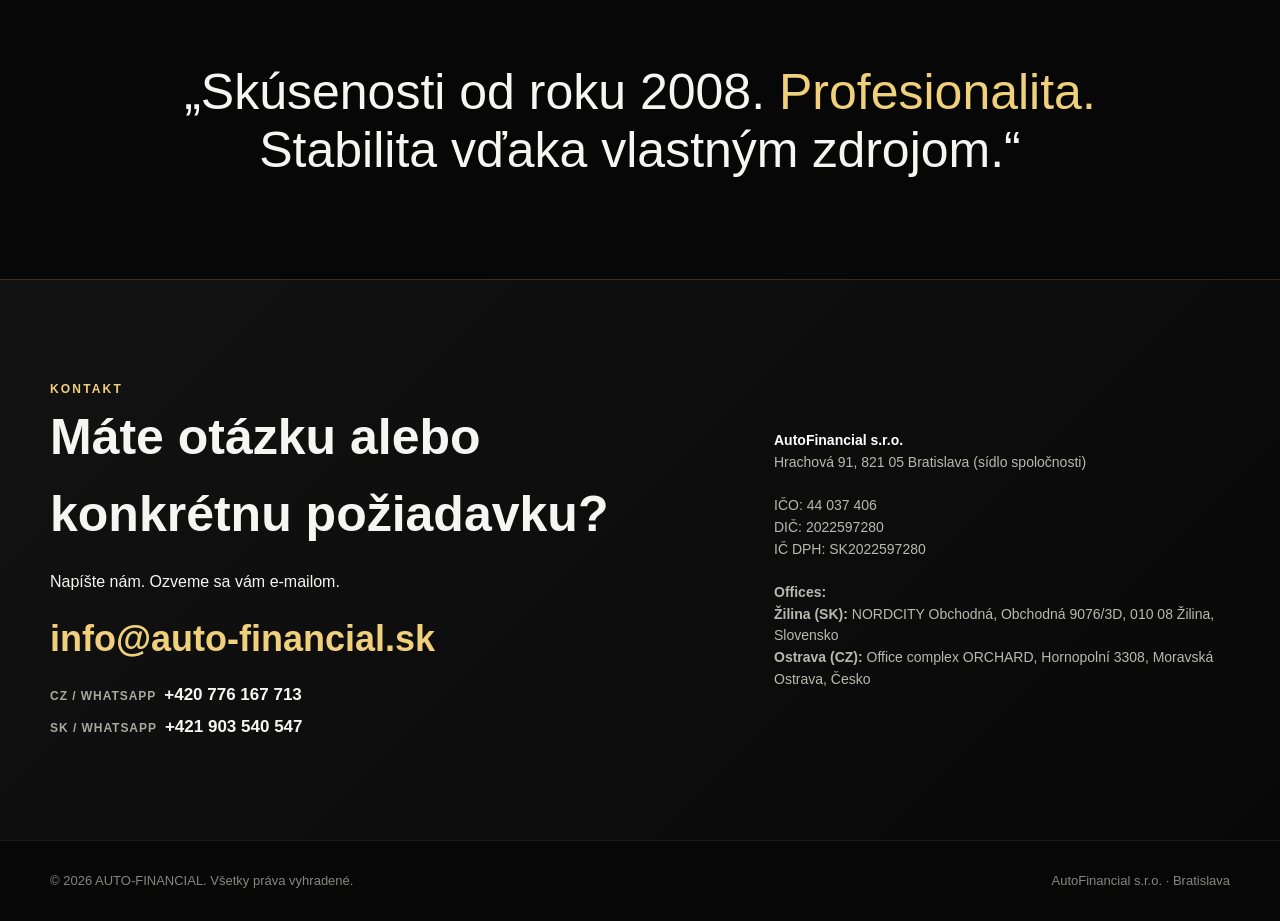
==== commit a0a9477b: "Add files via upload" ====
--- a/index.html
+++ b/index.html
@@ -14,5 +14,5 @@
 <section><div class="wrap split"><div class="feature gold"><div class="eyebrow" style="color:#3a2a0e">Vozidlá</div><h3>Overený pôvod. Rozumná voľba. Financovanie na jednom mieste.</h3><p>Vyberáme vozidlá s dôrazom na transparentnosť, históriu a reálnu hodnotu. V ponuke sa objavujú referenčné vozidlá, vozidlá z ukončeného operatívneho leasingu aj nové vozidlá.</p><ul><li>overené referenčné vozidlá</li><li>vozidlá po operatívnom leasingu</li><li>nové vozidlá</li><li>možnosť financovania</li></ul><a class="btn" href="vozidla.html" style="border-color:#111;margin-top:14px">Ponuka vozidiel</a></div><div class="feature"><div class="eyebrow">Náš prístup</div><h3>Stabilita, na ktorú sa dá spoľahnúť.</h3><p>Budujeme dlhodobé vzťahy a stojíme na vlastných zdrojoch. To nám dáva priestor rozhodovať sa efektívne, pružne a s dôrazom na výsledok.</p><p>Našou ambíciou nie je byť najväčší. Chceme byť partnerom, ku ktorému sa klienti vracajú.</p></div></div></section>
 <section id="nehnutelnosti"><div class="wrap"><div class="section-head"><div><div class="eyebrow">Nehnuteľnosti</div><h2>Bývanie aj priestory pre podnikanie.</h2></div><p>Spravujeme a prenajímame nehnuteľnosti vo vybraných slovenských mestách. Aktuálnu dostupnosť pripravujeme na samostatnej stránke.</p></div><div class="split"><div aria-label="Mestá pôsobnosti AutoFinancial" class="city-map"><div class="sk-outline"></div><span class="city ba">Bratislava</span><span class="city nr">Nitra</span><span class="city tn">Trenčín</span><span class="city za">Žilina</span><span class="city mt">Martin</span><span class="city pd">Prievidza</span><span class="city bb">Banská Bystrica</span><span class="city po">Prešov</span><span class="city ke">Košice</span></div><div class="feature"><div class="eyebrow">Pôsobnosť</div><h3>Deväť miest naprieč Slovenskom.</h3><p>Bratislava, Nitra, Trenčín, Žilina, Martin, Prievidza, Banská Bystrica, Prešov a Košice.</p><p>Portfólio zahŕňa nehnuteľnosti určené na bývanie aj priestory vhodné na podnikanie.</p><a class="btn" href="nehnutelnosti.html" style="margin-top:16px">Ponuka nehnuteľností</a></div></div></div></section>
 <section><div class="wrap"><div class="quote">„Skúsenosti od roku 2008. <span>Profesionalita.</span> Stabilita vďaka vlastným zdrojom.“</div></div></section>
-<section class="contact" id="kontakt"><div class="wrap contact-box"><div><div class="eyebrow">Kontakt</div><h2>Máte otázku alebo konkrétnu požiadavku?</h2><p>Napíšte nám. Ozveme sa vám e-mailom.</p><a class="mail" href="mailto:info@auto-financial.sk">info@auto-financial.sk</a><div class="contact-direct"><a class="contact-phone" href="tel:+420776167713"><span>CZ / WhatsApp</span>+420 776 167 713</a><a class="contact-phone" href="tel:+421903540547"><span>SK / WhatsApp</span>+421 903 540 547</a></div></div><div class="company"><strong style="color:#fff">AutoFinancial s.r.o.</strong><br/>Hrachová 91, 821 05 Bratislava <span class="office-note">(sídlo spoločnosti)</span><br/><br/>IČO: 44 037 406<br/>DIČ: 2022565991<br/>IČ DPH: SK2022565991<br/><br/><strong class="office-title">Offices:</strong><br/><strong>Žilina (SK):</strong> NORDCITY Obchodná, Obchodná 9076/3D, 010 08 Žilina, Slovensko<br/><strong>Ostrava (CZ):</strong> Office complex ORCHARD, Hornopolní 3308, Moravská Ostrava, Česko</div></div></section></main>
+<section class="contact" id="kontakt"><div class="wrap contact-box"><div><div class="eyebrow">Kontakt</div><h2>Máte otázku alebo konkrétnu požiadavku?</h2><p>Napíšte nám. Ozveme sa vám e-mailom.</p><a class="mail" href="mailto:info@auto-financial.sk">info@auto-financial.sk</a><div class="contact-direct"><a class="contact-phone" href="tel:+420776167713"><span>CZ / WhatsApp</span>+420 776 167 713</a><a class="contact-phone" href="tel:+421903540547"><span>SK / WhatsApp</span>+421 903 540 547</a></div></div><div class="company"><strong style="color:#fff">AutoFinancial s.r.o.</strong><br/>Hrachová 91, 821 05 Bratislava <span class="office-note">(sídlo spoločnosti)</span><br/><br/>IČO: 44 037 406<br/>DIČ: 2022597280<br/>IČ DPH: SK2022597280<br/><br/><strong class="office-title">Offices:</strong><br/><strong>Žilina (SK):</strong> NORDCITY Obchodná, Obchodná 9076/3D, 010 08 Žilina, Slovensko<br/><strong>Ostrava (CZ):</strong> Office complex ORCHARD, Hornopolní 3308, Moravská Ostrava, Česko</div></div></section></main>
 <footer class="footer"><div class="wrap footer-in"><span>© 2026 AUTO-FINANCIAL. Všetky práva vyhradené.</span><span>AutoFinancial s.r.o. · Bratislava</span></div></footer></body></html>
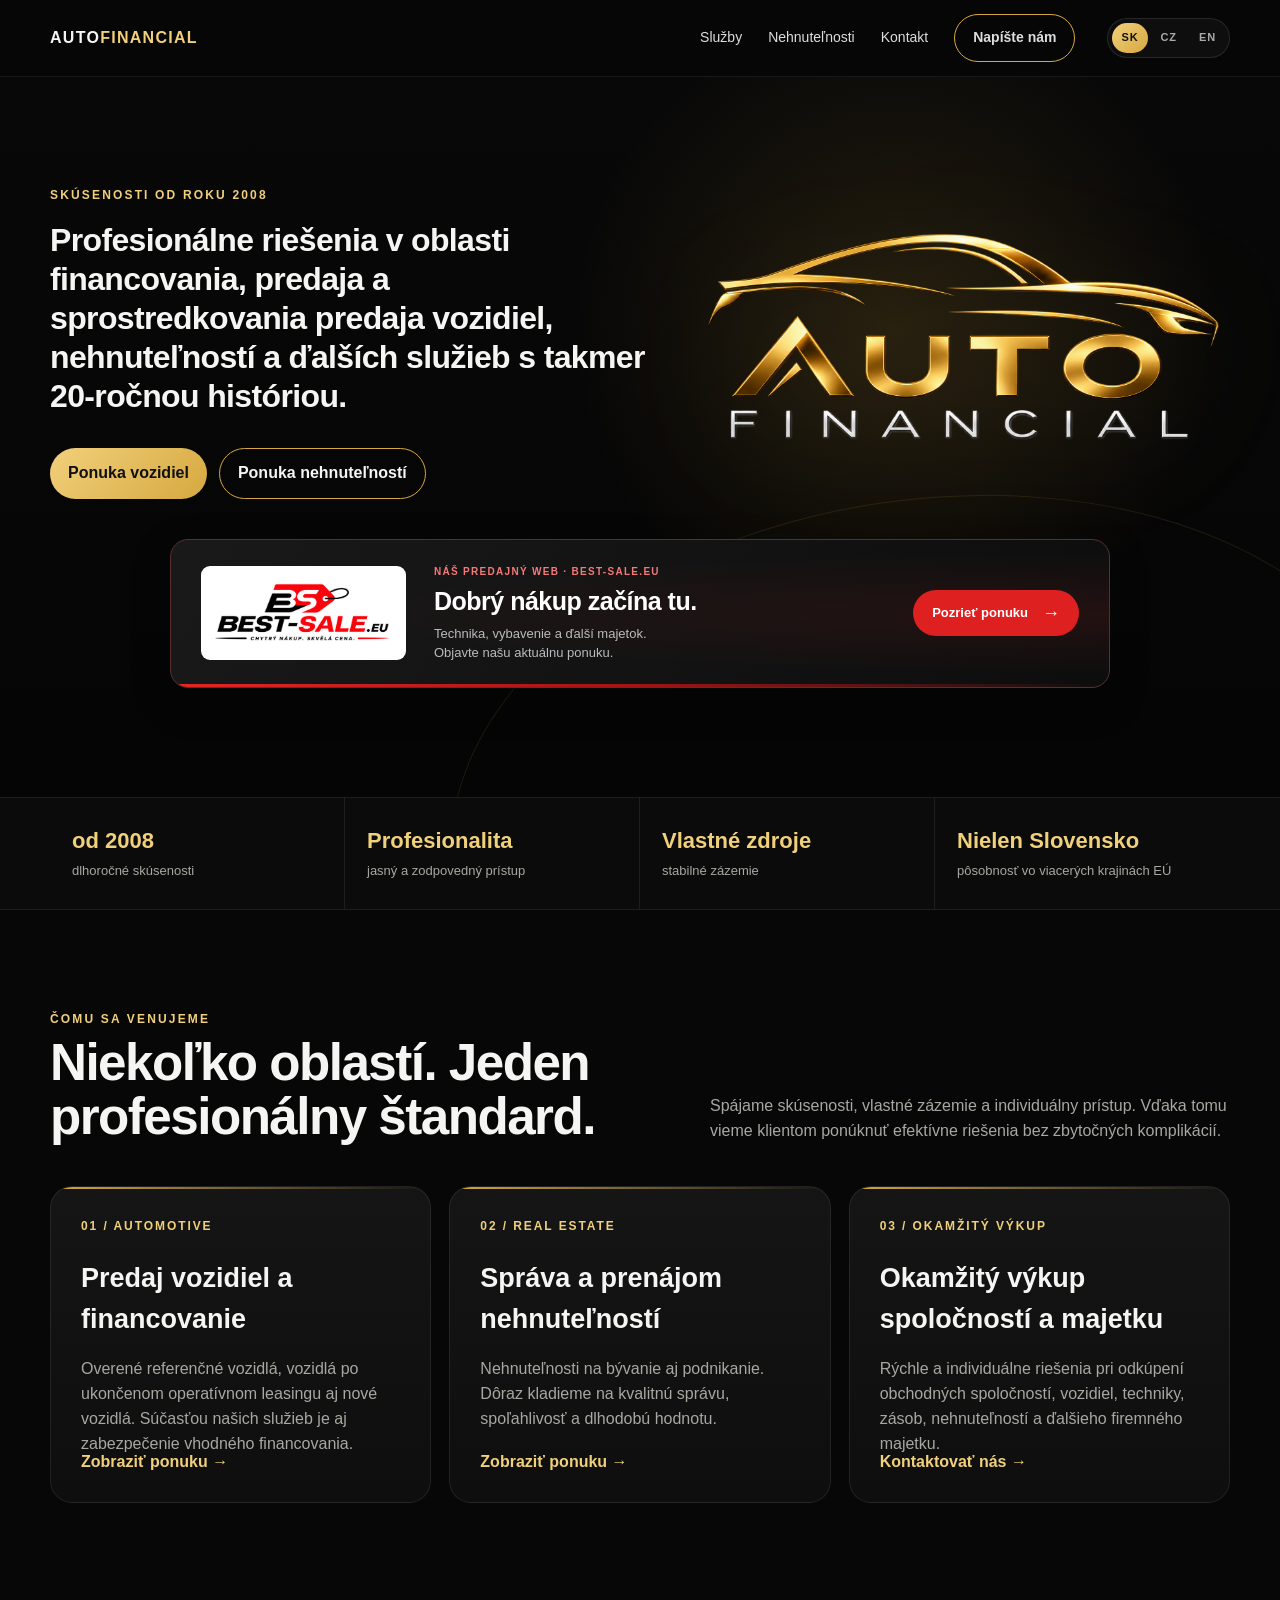
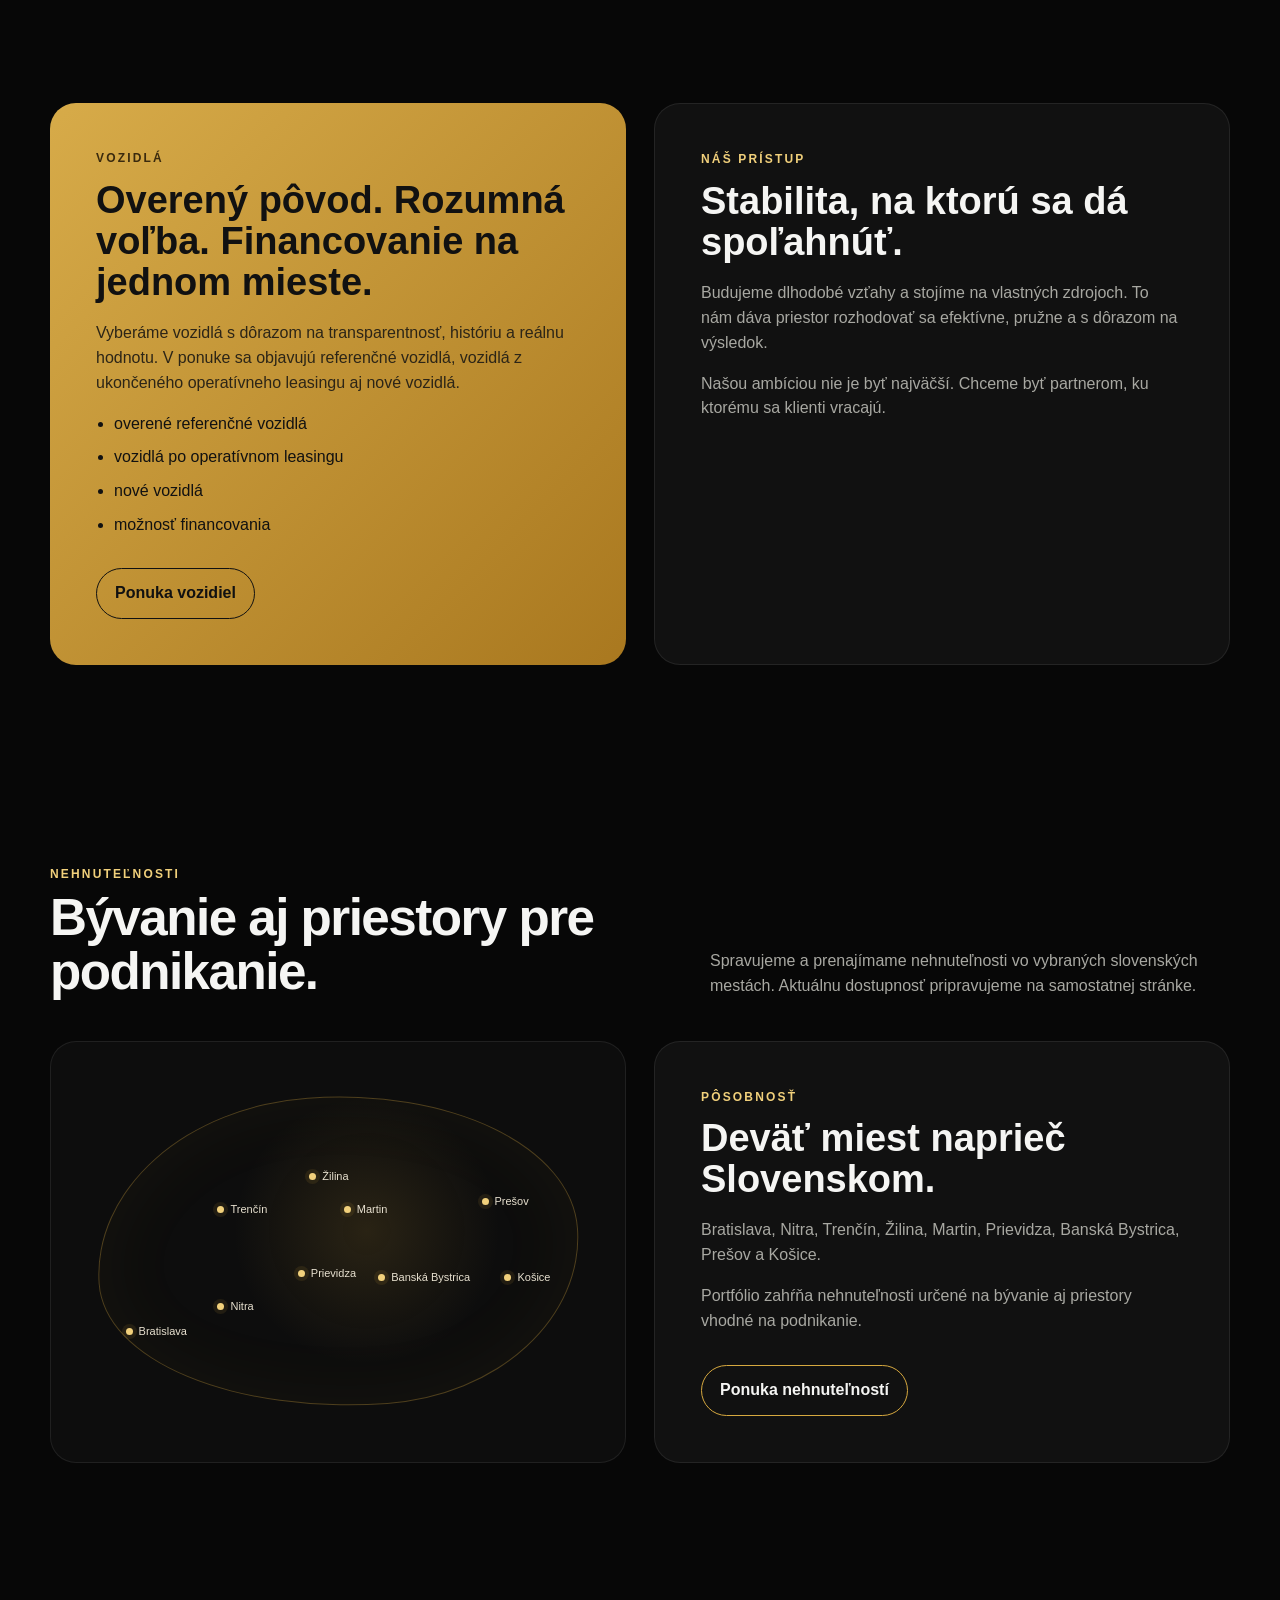
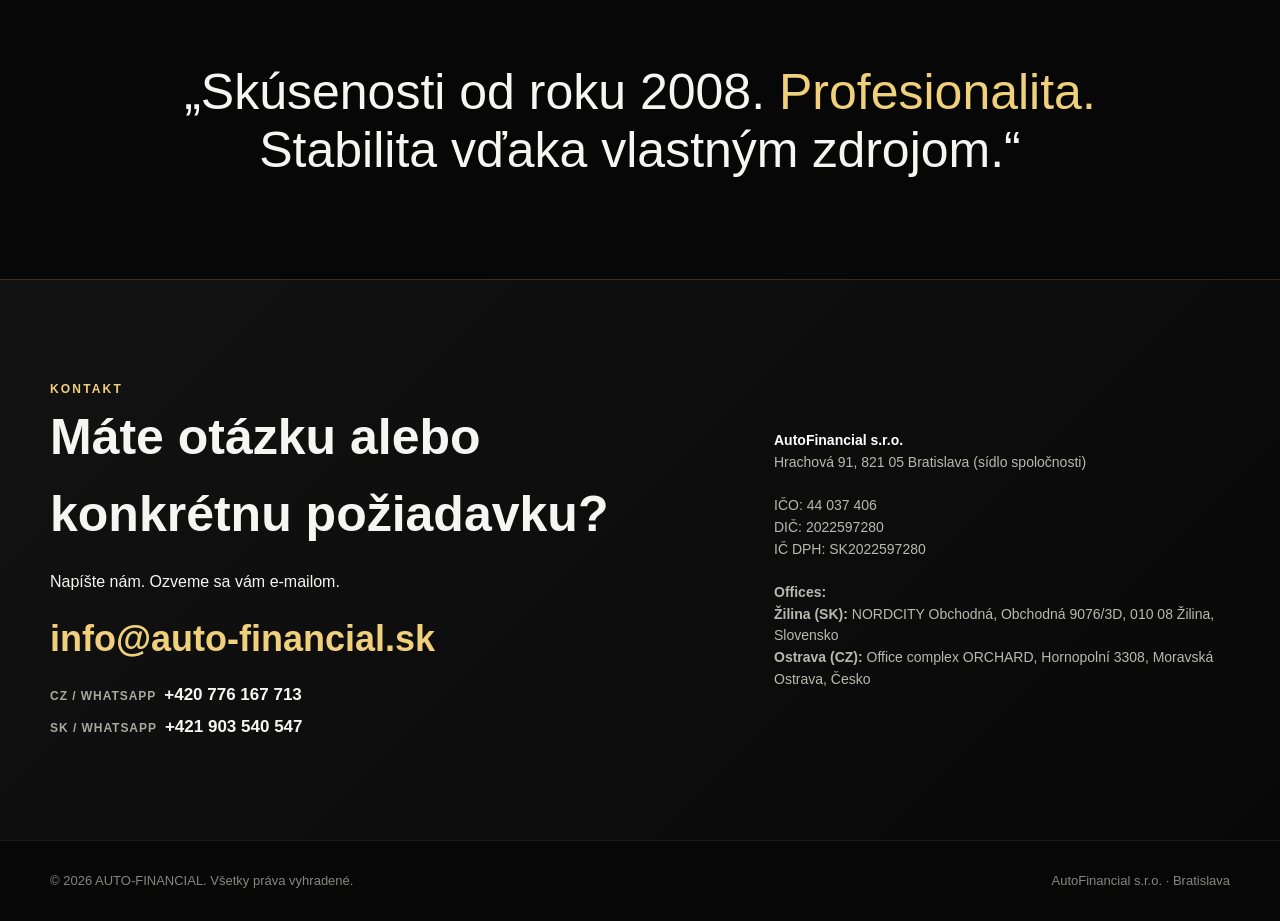
==== commit 7e557979: "Add files via upload" ====
--- a/index.html
+++ b/index.html
@@ -6,9 +6,19 @@
 .contact-phone:hover{color:#f1d07b}
 .contact-phone span{color:#a8a8a2;font-size:12px;font-weight:700;letter-spacing:.08em;text-transform:uppercase;margin-right:8px}
 @media(max-width:520px){.hero-statement{font-size:26px!important;line-height:1.22!important}.contact-phone{font-size:16px}}
-</style><link href="index.html" hreflang="sk" rel="alternate"/><link href="cz/index.html" hreflang="cs" rel="alternate"/><link href="en/index.html" hreflang="en" rel="alternate"/></head><body>
+</style><link href="index.html" hreflang="sk" rel="alternate"/><link href="cz/index.html" hreflang="cs" rel="alternate"/><link href="en/index.html" hreflang="en" rel="alternate"/><style id="best-sale-banner-style">
+.af-bs-banner{grid-column:1 / -1;justify-self:center;width:min(940px,100%);position:relative;z-index:1;display:flex;align-items:center;gap:28px;padding:24px 30px;border:1px solid #593030;border-radius:18px;background:radial-gradient(ellipse at 100% 50%,#621b1b44,transparent 60%),linear-gradient(120deg,#191919,#0d0d0d);color:#fff;text-decoration:none;box-shadow:0 14px 38px #0004;overflow:hidden;transition:border-color .2s,box-shadow .2s}
+.af-bs-banner::after{content:"";position:absolute;inset:auto 0 0;height:3px;background:linear-gradient(90deg,#e52525,#a31313,transparent)}
+.af-bs-banner:hover{border-color:#e94c4c;box-shadow:0 16px 40px #0006}.af-bs-banner:focus-visible{outline:3px solid #e94c4c;outline-offset:5px}
+.af-bs-logo{display:block;width:205px;flex:0 0 205px;background:#fff;border-radius:9px;padding:17px 12px}.af-bs-logo img{display:block;width:100%;height:auto}
+.af-bs-copy{display:block;flex:1;min-width:0}.af-bs-kicker{display:block;color:#f57979;font-size:10px;font-weight:800;letter-spacing:.13em;text-transform:uppercase;margin-bottom:6px}.af-bs-title{display:block;font-size:25px;font-weight:800;line-height:1.2;letter-spacing:-.02em}.af-bs-description{display:block;margin-top:8px;font-size:13px;line-height:1.5;color:#bbb}
+.af-bs-cta{display:inline-flex;flex:none;align-items:center;gap:14px;padding:13px 19px;border-radius:999px;background:#df2020;color:#fff;font-size:13px;font-weight:800;white-space:nowrap}.af-bs-arrow{font-size:18px;line-height:1}
+@media(max-width:850px){.af-bs-banner{gap:22px;padding:24px;flex-wrap:wrap}.af-bs-logo{width:170px;flex-basis:170px}.af-bs-cta{margin-left:192px}}
+@media(max-width:520px){.af-bs-banner{flex-direction:column;align-items:flex-start;gap:18px;padding:24px}.af-bs-logo{width:180px;flex-basis:auto}.af-bs-cta{margin-left:0}.af-bs-title{font-size:24px}}
+@media(prefers-reduced-motion:reduce){.af-bs-banner{transition:none}}
+</style></head><body>
 <nav class="nav"><div class="wrap nav-in"><a class="brand" href="index.html">AUTO<span>FINANCIAL</span></a><div class="links"><a href="#sluzby">Služby</a><a href="#nehnutelnosti">Nehnuteľnosti</a><a href="#kontakt">Kontakt</a><a class="nav-cta" href="mailto:info@auto-financial.sk">Napíšte nám</a><div aria-label="Language" class="lang-switch"><a class="active" href="index.html">SK</a><a href="cz/index.html">CZ</a><a href="en/index.html">EN</a></div></div></div></nav>
-<header class="hero"><div class="wrap hero-grid"><div><div class="eyebrow">Skúsenosti od roku 2008</div><h1 class="hero-statement">Profesionálne riešenia v oblasti financovania, predaja a sprostredkovania predaja vozidiel, nehnuteľností a ďalších služieb s takmer 20-ročnou históriou.</h1><div class="hero-actions"><a class="btn fill" href="vozidla.html">Ponuka vozidiel</a><a class="btn" href="nehnutelnosti.html">Ponuka nehnuteľností</a></div></div><div><img alt="AutoFinancial" class="hero-logo" src="assets/logo-auto-financial.png"/></div></div></header>
+<header class="hero"><div class="wrap hero-grid"><div><div class="eyebrow">Skúsenosti od roku 2008</div><h1 class="hero-statement">Profesionálne riešenia v oblasti financovania, predaja a sprostredkovania predaja vozidiel, nehnuteľností a ďalších služieb s takmer 20-ročnou históriou.</h1><div class="hero-actions"><a class="btn fill" href="vozidla.html">Ponuka vozidiel</a><a class="btn" href="nehnutelnosti.html">Ponuka nehnuteľností</a></div></div><div><img alt="AutoFinancial" class="hero-logo" src="assets/logo-auto-financial.png"/></div><a class="af-bs-banner" href="https://best-sale.eu/" target="_blank" rel="noopener noreferrer" aria-label="BEST-SALE.EU – náš predajný web, otvorí sa v novej karte"><span class="af-bs-logo"><img src="[data-uri]